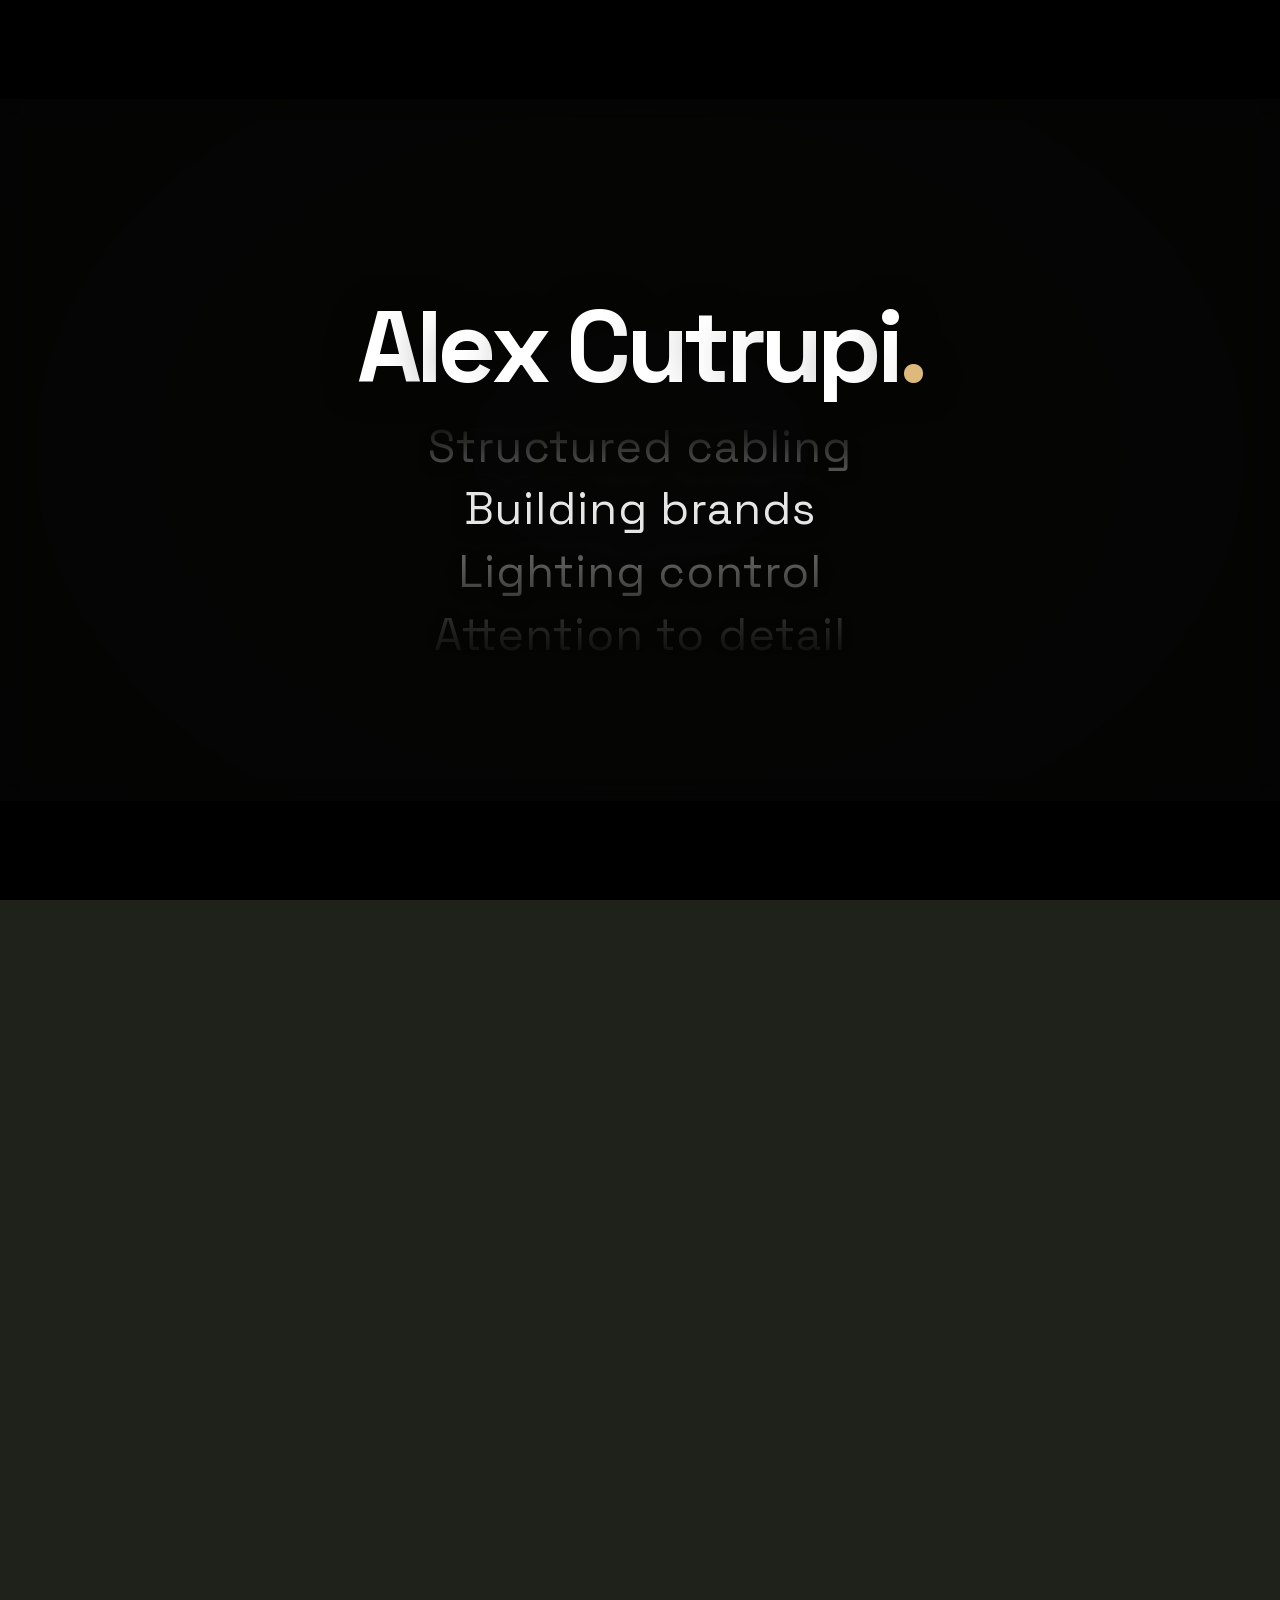
==== index.html @ 3c6a8b88 "Redesign the site around a live photo backdrop and liquid glass Backdrop - Add 15 new scenes (77 in " ====
<!DOCTYPE html>
<html lang="en">
<head>
  <meta charset="UTF-8">
  <meta name="viewport" content="width=device-width, initial-scale=1.0">
  <title>Alex Cutrupi | Electrical, Networking &amp; IT Portfolio</title>
  <meta name="description" content="Explore Alex Cutrupi’s portfolio of electrical installation and engineering interests, Linux server and networking projects, and travel photography across England and Wales.">
  <link rel="icon" type="image/png" sizes="96x96" href="/assets/favicon.png">
  <link rel="stylesheet" href="styles.css">
  <script>
    // Opening titles: on arriving at the home page and on reload, but not when coming back from
    // another page of the site. Set before first paint so the page never flashes first.
    try {
      var entry = performance.getEntriesByType("navigation")[0];
      if (!matchMedia("(prefers-reduced-motion: reduce)").matches &&
          (!sessionStorage.getItem("introSeen") || (entry && entry.type === "reload"))) {
        document.documentElement.classList.add("intro");
        // The intro always opens at the top of the page: don't restore the old scroll position on reload.
        if ("scrollRestoration" in history) history.scrollRestoration = "manual";
        // Never leave the page hidden if the main script fails to load.
        window.introFailsafe = setTimeout(function () { document.documentElement.classList.remove("intro"); }, 7000);
      }
    } catch (error) {}
  </script>
  <script>
    // Open on a random Live Photo scene, chosen before first paint so the page never shows another photo
    // first. Keep this list in step with "motion" in assets/photo-blends/scenes.json.
    (function () {
      var live = [52, 53, 54, 55, 56, 57, 58, 59, 60, 61, 62, 63, 64, 65, 66, 67, 68, 69, 70, 71, 72, 73, 77];
      var scene = live[Math.floor(Math.random() * live.length)];
      // Full-quality photos on screens with the pixels to show them (Retina, 4K, larger phones);
      // standard ones elsewhere, where they look identical.
      var wide = matchMedia("(min-width: 800.02px)").matches, dpr = window.devicePixelRatio || 1;
      var full = wide ? Math.max(screen.width, screen.height) * dpr > 2600 : Math.min(screen.width, screen.height) * dpr > 1200;
      if (full) document.documentElement.setAttribute("data-photo-size", "full");
      var name = (scene < 10 ? "0" : "") + scene + (full ? "-full" : "") + ".webp";
      var dir = "assets/photo-blends/";
      document.documentElement.setAttribute("data-opening", scene);
      [["mobile-", "(max-width: 800px)"], ["desktop-", "(min-width: 800.02px)"]].forEach(function (size) {
        var link = document.createElement("link");
        link.rel = "preload"; link.as = "image"; link.href = dir + size[0] + name; link.media = size[1];
        link.setAttribute("fetchpriority", "high");
        document.head.appendChild(link);
      });
      var style = document.createElement("style");
      style.textContent = ".photo-backdrop{--backdrop-desktop:url(\"" + dir + "desktop-" + name +
        "\");--backdrop-mobile:url(\"" + dir + "mobile-" + name + "\")}";
      document.head.appendChild(style);
    })();
  </script>
  <link rel="canonical" href="https://alexcutrupi.com/">
  <meta name="robots" content="index, follow, max-snippet:-1, max-image-preview:large">
  <meta property="og:type" content="website">
  <meta property="og:site_name" content="Alex Cutrupi">
  <meta property="og:locale" content="en_GB">
  <meta property="og:url" content="https://alexcutrupi.com/">
  <meta property="og:title" content="Alex Cutrupi | Electrical, Networking &amp; IT Portfolio">
  <meta property="og:description" content="Explore Alex Cutrupi’s portfolio of electrical installation and engineering interests, Linux server and networking projects, and travel photography across England and Wales.">
  <meta property="og:image" content="https://alexcutrupi.com/assets/alex-cutrupi-share.jpg">
  <meta property="og:image:type" content="image/jpeg">
  <meta property="og:image:width" content="640">
  <meta property="og:image:height" content="640">
  <meta property="og:image:alt" content="Portrait of Alex Cutrupi">
  <meta name="twitter:card" content="summary">
  <script type="application/ld+json">
{
  "@context": "https://schema.org",
  "@graph": [
    {
      "@type": "WebSite",
      "@id": "https://alexcutrupi.com/#website",
      "url": "https://alexcutrupi.com/",
      "name": "Alex Cutrupi",
      "publisher": {
        "@id": "https://alexcutrupi.com/#alex-cutrupi"
      }
    },
    {
      "@type": "ProfilePage",
      "@id": "https://alexcutrupi.com/#profile",
      "url": "https://alexcutrupi.com/",
      "name": "Alex Cutrupi | Electrical, Networking & IT Portfolio",
      "description": "Explore Alex Cutrupi’s portfolio of electrical installation and engineering interests, Linux server and networking projects, and travel photography across England and Wales.",
      "isPartOf": {
        "@id": "https://alexcutrupi.com/#website"
      },
      "mainEntity": {
        "@id": "https://alexcutrupi.com/#alex-cutrupi"
      }
    },
    {
      "@type": "Person",
      "@id": "https://alexcutrupi.com/#alex-cutrupi",
      "name": "Alex Cutrupi",
      "url": "https://alexcutrupi.com/",
      "image": "https://alexcutrupi.com/assets/alex-cutrupi.webp",
      "sameAs": [
        "https://github.com/alexcutrupi",
        "https://www.facebook.com/alex.cutrupi.3/",
        "https://www.instagram.com/cutrupi.alex/",
        "https://www.youtube.com/@alexcutrupi"
      ]
    }
  ]
}
  </script>
</head>
<body class="photo-backdrop home-page">
  <svg class="icon-sprite" aria-hidden="true" focusable="false"><symbol id="i-bolt" viewBox="0 0 24 24"><path d="M13 2 4.5 13.5H11L10 22l8.5-11.5H12z"/></symbol><symbol id="i-network" viewBox="0 0 24 24"><circle cx="12" cy="5" r="2.3"/><circle cx="5" cy="19" r="2.3"/><circle cx="19" cy="19" r="2.3"/><path d="M12 7.3v4.2M12 11.5l-5.3 5.7M12 11.5l5.3 5.7"/></symbol><symbol id="i-code" viewBox="0 0 24 24"><path d="M8 7l-5 5 5 5M16 7l5 5-5 5M14 4l-4 16"/></symbol></svg>
  <div class="opening-titles" aria-hidden="true">
    <div class="intro-fade"></div>
    <div class="intro-veil"></div>
    <div class="intro-bar intro-bar-top"></div>
    <div class="intro-bar intro-bar-bottom"></div>
    <div class="intro-titles">
      <p class="intro-name"><span style="--i:0">A</span><span style="--i:1">l</span><span style="--i:2">e</span><span style="--i:3">x</span><span style="--i:4">&nbsp;</span><span style="--i:5">C</span><span style="--i:6">u</span><span style="--i:7">t</span><span style="--i:8">r</span><span style="--i:9">u</span><span style="--i:10">p</span><span style="--i:11">i</span><span class="intro-dot">.</span></p>
      <p class="intro-skill"></p>
    </div>
  </div>
  <a class="skip-link" href="#main">Skip to content</a>
  <header class="site-header">
    <nav class="container nav" aria-label="Main navigation">
      <a href="/" class="brand" aria-current="page">Alex Cutrupi</a>
      <button class="menu-toggle" type="button" aria-expanded="false" aria-controls="main-menu" hidden>Menu</button>
      <ul class="nav-links" id="main-menu">
        <li><a href="#projects">Projects</a></li>
        <li><a href="skills.html">Skills</a></li>
        <li><a href="education-career.html">Education &amp; Career</a></li>
        <li><a href="contact.html">Contact</a></li>
      </ul>
    </nav>
  </header>

  <div class="backdrop-controls" role="group" aria-label="Backdrop controls" hidden>
    <button class="backdrop-button backdrop-view" type="button" aria-controls="main">
      <svg class="backdrop-icon" viewBox="0 0 24 24" aria-hidden="true"><rect x="3" y="5" width="18" height="14" rx="2.5"/><circle cx="9" cy="10" r="1.8"/><path d="M21 16l-5-5-8.5 8"/></svg>
      <span class="backdrop-view-label">Photos only</span>
    </button>
    <span class="backdrop-divider" aria-hidden="true"></span>
    <button class="backdrop-button backdrop-round backdrop-previous" type="button" aria-label="Previous backdrop" hidden>
      <svg class="backdrop-icon" viewBox="0 0 24 24" aria-hidden="true"><path d="M14.5 6l-6 6 6 6"/></svg>
    </button>
    <button class="backdrop-button backdrop-round backdrop-toggle" type="button" aria-label="Pause backdrop" hidden>
      <span class="backdrop-progress" aria-hidden="true"></span>
      <svg class="backdrop-icon icon-pause" viewBox="0 0 24 24" aria-hidden="true"><rect x="7" y="6" width="3.4" height="12" rx="1"/><rect x="13.6" y="6" width="3.4" height="12" rx="1"/></svg>
      <svg class="backdrop-icon icon-play" viewBox="0 0 24 24" aria-hidden="true"><path d="M8.5 5.8v12.4l10-6.2z"/></svg>
      <span class="backdrop-toggle-label sr-only">Pause</span>
    </button>
    <button class="backdrop-button backdrop-round backdrop-next" type="button" aria-label="Next backdrop" hidden>
      <svg class="backdrop-icon" viewBox="0 0 24 24" aria-hidden="true"><path d="M9.5 6l6 6-6 6"/></svg>
    </button>
    <span class="sr-only" id="backdrop-status" role="status"></span>
  </div>

  <main id="main" class="story" tabindex="-1">
    <div class="story-marker"></div>
    <section class="container home-hero story-panel" aria-labelledby="home-title">
      <div class="hero-copy">
        <div class="hero-identity">
          <img class="hero-portrait" src="assets/alex-cutrupi-portrait.webp" alt="Alex Cutrupi" draggable="false" width="400" height="400">
          <h1 id="home-title">Alex Cutrupi<span class="hero-period">.</span></h1>
        </div>
        <p class="hero-intro">Year 11 student exploring electrical installation and engineering, networking and IT infrastructure.</p>
        <div class="button-row">
          <a class="hero-button" href="#about-me">Explore my work<span class="hero-button-arrow" aria-hidden="true">↓</span></a>
        </div>
      </div>
    </section>

    <div class="story-marker" id="about-me"></div>
    <section class="section container home-about-me story-panel" aria-labelledby="about-me-title">
      <h2 id="about-me-title">About me</h2>
      <p>I’m a <mark class="hl" style="--hl:0">passionate and self-motivated</mark> individual with a strong interest in <mark class="hl" style="--hl:1">electrical engineering</mark>, <mark class="hl" style="--hl:2">software development</mark> and technology. I started <mark class="hl" style="--hl:3">programming at 12</mark> and learning about <mark class="hl" style="--hl:4">electrical systems at 13</mark>.</p>
      <p>I enjoy <mark class="hl" style="--hl:5">building practical projects</mark>, <mark class="hl" style="--hl:6">solving technical problems</mark> and developing new skills independently. I also have <mark class="hl" style="--hl:7">basic plumbing experience</mark>. My ambition is to pursue a career in <mark class="hl" style="--hl:8">electrical installation and engineering</mark> while continuing to explore software development and <mark class="hl" style="--hl:9">industrial automation</mark>.</p>
      <p>I have a strong interest in <mark class="hl" style="--hl:10">railways</mark>, particularly trains, <mark class="hl" style="--hl:11">railway signalling</mark>, infrastructure and the <mark class="hl" style="--hl:12">control systems</mark> that ensure safe and efficient railway operations. I also <mark class="hl" style="--hl:13">travel independently</mark> across the UK by rail, planning journeys with multiple connections and adapting when there’s disruption.</p>
      <dl class="about-focus">
        <div><dt><span class="glass-icon is-small" aria-hidden="true"><svg><use href="#i-bolt"/></svg></span>Electrical &amp; controls</dt><dd>Installation, lighting and electronics</dd></div>
        <div><dt><span class="glass-icon is-small" aria-hidden="true"><svg><use href="#i-network"/></svg></span>Networking &amp; servers</dt><dd>Cabling, Linux and infrastructure</dd></div>
        <div><dt><span class="glass-icon is-small" aria-hidden="true"><svg><use href="#i-code"/></svg></span>Software &amp; automation</dt><dd>Web, scripting and smart homes</dd></div>
      </dl>
      <p class="about-links"><a class="text-link" href="skills.html">Explore my skills</a><a class="text-link" href="education-career.html">Education &amp; career</a></p>
    </section>

    <div class="story-marker" id="featured-work"></div>
    <div class="story-marker" id="projects"></div>
    <section class="section container home-projects story-panel" aria-labelledby="home-projects-title">
      <div class="section-heading">
        <h2 id="home-projects-title">Projects</h2>
        <a class="text-link" href="past-projects.html">View all projects</a>
      </div>
      <div class="project-cards">
        <a class="project-card" href="past-projects.html#hands-on">
          <img src="assets/work/13-thumb.webp" alt="" width="640" height="854" loading="lazy" decoding="async" draggable="false">
          <div class="project-card-copy">
            <p class="eyebrow">Apr 2024 – Present</p>
            <h3>Home network &amp; room build</h3>
            <p>Walls framed and boarded, power and network cabling, lighting, a rack, patch panel and Wi-Fi.</p>
          </div>
        </a>
        <a class="project-card" href="past-projects.html#blasthost">
          <img src="assets/server-rack.webp" alt="" width="960" height="541" loading="lazy" decoding="async" draggable="false">
          <div class="project-card-copy">
            <p class="eyebrow">Jul 2025 – Jan 2026</p>
            <h3>BlastHost</h3>
            <p>Linux servers, a game hosting panel and a Next.js website, linked over WireGuard.</p>
          </div>
        </a>
        <a class="project-card" href="past-projects.html#pistopass">
          <div class="loyalty-card" aria-hidden="true">
            <span class="loyalty-card-name">Pistopass</span>
            <span class="loyalty-stamps"><i></i><i></i><i></i><i></i><i></i><i class="is-empty"></i><i class="is-empty"></i><i class="is-empty"></i></span>
          </div>
          <div class="project-card-copy">
            <p class="eyebrow">Nov 2026 – Present</p>
            <h3>Pistopass</h3>
            <p>Loyalty card programmes that help businesses reward customers for coming back.</p>
          </div>
        </a>
      </div>
    </section>

    <div class="story-marker" id="places-explored"></div>
    <section class="section container story-panel places-map" aria-labelledby="places-explored-title">
      <header class="places-copy">
        <h2 id="places-explored-title">Places I’ve found opportunities for photography</h2>
      </header>

      <figure class="places-figure">
        <div class="places-graphic">
          <svg class="places-diagram" xmlns="http://www.w3.org/2000/svg" viewBox="0 0 390 430"
            role="img" aria-labelledby="places-diagram-title places-diagram-description">
            <title id="places-diagram-title">Places in England and Wales</title>
            <desc id="places-diagram-description">Dots mark the 35 towns, cities and villages in the place list.</desc>
            <defs>
              <clipPath id="places-land-clip">
                <use href="#places-outline-england"/>
                <use href="#places-outline-wales"/>
              </clipPath>
            </defs>
            <g class="places-camera">
              <path id="places-outline-england" class="places-land places-land-england" fill-rule="evenodd"
                d="M21.3 415.0L20.2 414.3L21.7 412.7L22.6 413.9Z
                   M246.1 363.3L249.3 362.8L252.7 366.6L248.6 369.0L247.6 372.6L242.5 374.2L234.4 368.0L229.9 368.3L232.7 365.3L240.0 363.0L241.8 361.0L243.6 361.1Z
                   M96.7 332.3L96.3 331.3L96.5 329.2L97.6 332.0Z
                   M145.8 387.2L145.3 389.4L144.2 390.1L142.9 389.3L142.7 387.3L142.3 386.9L142.0 386.9L142.6 387.5L142.4 388.4L143.3 390.1L139.7 393.1L138.9 396.7L139.7 397.8L137.9 397.8L136.2 399.1L133.9 397.5L135.2 396.4L134.3 395.0L134.6 396.4L133.1 398.5L129.7 396.4L130.1 394.8L126.2 391.5L122.3 392.6L120.7 391.8L120.9 391.3L121.6 391.3L121.7 391.2L118.7 390.7L118.6 388.1L116.0 387.2L116.1 386.3L115.2 384.2L114.1 385.6L115.4 385.8L115.7 386.9L115.0 387.1L116.9 388.6L115.3 389.6L115.8 390.6L114.3 391.0L114.1 389.6L110.3 387.4L105.3 387.3L103.3 389.2L100.4 389.7L96.3 389.5L96.5 388.5L94.5 390.2L93.4 388.1L90.9 388.9L91.0 391.1L89.4 393.0L90.3 394.0L88.8 396.5L86.0 395.3L83.4 397.9L81.9 397.3L80.5 400.8L79.3 401.6L78.9 400.9L79.5 400.8L79.9 400.0L78.5 400.4L79.0 398.5L78.3 397.1L79.7 395.5L79.3 395.6L79.4 394.6L79.0 394.3L78.7 396.7L77.2 397.9L77.7 399.5L76.3 399.6L77.8 401.2L76.3 401.4L75.6 404.0L73.4 403.6L71.9 404.6L76.2 405.1L76.0 406.3L77.0 407.5L75.1 409.2L74.8 410.7L71.9 410.7L71.0 413.4L70.0 413.8L68.3 412.3L67.4 410.4L68.0 409.1L65.6 404.8L62.3 403.4L60.6 403.7L59.2 401.9L56.3 401.7L55.4 402.9L55.6 405.3L54.0 406.5L49.4 407.4L47.9 405.3L49.1 403.6L48.3 401.0L50.1 398.4L52.2 398.3L56.2 395.3L58.9 395.2L59.3 396.5L61.1 396.5L62.5 393.9L65.6 393.8L69.0 391.3L69.9 388.8L71.4 388.8L73.1 387.2L73.9 383.1L76.0 381.8L77.0 382.4L78.4 380.7L79.2 373.4L81.5 373.9L83.3 372.2L83.2 372.7L83.9 373.8L84.2 370.5L85.8 371.4L90.1 370.2L91.4 365.6L95.1 363.9L96.4 361.0L100.4 358.2L100.4 349.9L101.5 348.2L102.6 341.8L105.2 342.0L110.5 344.3L112.0 343.9L114.9 340.9L115.8 339.1L115.2 338.5L116.9 339.8L115.4 338.0L115.6 335.7L114.3 333.9L116.1 333.3L116.3 331.3L115.6 330.9L121.9 328.9L123.9 329.7L128.9 328.2L133.9 328.3L135.0 327.4L142.0 329.6L145.4 328.5L149.3 329.8L151.3 331.8L153.7 332.0L157.1 332.1L164.2 330.1L167.3 328.1L164.6 329.2L166.3 327.8L165.6 328.1L164.4 328.1L166.5 327.7L167.7 327.7L167.6 327.7L168.6 328.3L167.6 327.5L164.4 327.6L167.2 325.5L167.2 322.3L168.0 322.4L169.7 318.3L172.7 317.5L173.8 315.6L164.3 321.4L164.5 321.6L164.0 321.6L163.9 319.1L178.5 309.0L182.0 309.1L181.9 307.6L182.9 306.7L181.5 306.0L183.5 304.3L183.9 302.4L182.9 300.7L183.5 299.5L182.6 299.6L183.9 298.8L182.6 295.0L183.7 293.4L183.1 290.0L184.3 288.4L181.3 286.8L180.5 287.7L178.8 285.6L179.3 284.6L176.2 282.1L175.3 282.3L176.1 281.8L174.7 280.9L170.8 282.9L170.5 281.3L169.1 281.3L165.4 274.7L165.8 272.8L164.3 270.9L165.2 268.3L163.7 267.5L166.6 265.6L164.6 265.0L165.7 263.7L165.5 262.4L166.7 261.7L166.7 260.1L167.9 260.0L168.3 258.7L171.9 257.9L169.3 257.2L169.8 254.2L171.3 253.7L171.8 252.4L167.3 252.4L160.8 247.3L160.1 245.8L161.7 243.5L165.4 242.0L168.8 241.9L168.7 240.4L169.9 240.7L170.3 238.4L169.4 236.9L166.4 238.4L166.5 239.6L164.3 239.7L165.4 239.1L164.3 236.1L166.4 235.1L167.7 233.0L166.7 232.3L168.0 231.9L169.4 226.6L171.9 226.9L169.4 224.7L169.6 223.6L167.0 223.3L166.7 221.7L165.4 222.5L163.7 221.8L163.6 218.1L165.1 216.8L164.1 215.9L164.3 215.1L165.7 214.9L166.5 212.4L169.0 212.5L171.5 209.9L173.4 212.0L175.1 211.0L177.0 211.7L178.7 215.0L181.8 212.7L181.8 208.9L177.7 208.2L176.4 206.4L176.3 203.6L174.6 201.4L175.5 199.4L174.6 200.1L173.0 199.4L170.9 197.1L173.7 196.0L173.9 194.8L169.7 190.7L167.0 189.9L161.9 184.3L162.7 183.8L161.5 182.3L160.1 176.7L164.2 178.3L168.0 177.5L166.7 177.1L169.8 177.0L167.6 172.5L165.6 170.9L168.4 162.8L168.7 162.6L169.0 162.3L169.3 162.4L169.6 162.3L169.3 162.4L169.0 162.3L169.0 162.2L168.9 162.3L168.7 162.6L168.4 162.8L168.3 163.0L168.7 160.3L167.7 159.8L169.2 147.8L168.6 142.8L170.2 142.2L170.5 142.8L173.5 138.7L173.7 139.0L174.0 139.4L173.5 138.7L175.3 135.3L174.6 134.8L176.3 134.0L175.0 133.4L173.1 136.0L171.7 134.7L170.6 136.0L171.8 133.7L170.7 132.8L169.2 135.3L168.3 133.6L169.4 131.7L168.4 129.6L169.0 131.3L168.4 131.6L168.5 130.8L167.6 132.3L166.6 135.6L166.2 135.4L166.6 134.1L166.5 134.0L165.6 135.5L162.8 136.0L159.4 129.4L160.1 127.4L158.2 127.6L158.9 126.3L158.4 126.8L154.7 119.3L154.0 115.2L146.4 103.2L148.9 99.3L149.5 96.6L149.0 93.9L154.7 86.6L154.0 82.1L157.7 77.5L156.9 78.5L156.8 77.7L159.2 76.0L160.4 74.1L159.0 74.0L159.9 72.9L166.6 73.6L167.8 72.1L170.2 71.4L171.5 67.9L170.5 66.8L174.1 67.1L178.7 62.9L179.5 61.0L184.3 58.7L185.7 55.4L187.1 55.3L187.2 53.8L187.9 53.7L186.6 52.8L190.0 48.8L191.5 48.5L193.3 46.3L197.1 46.7L198.7 45.5L198.9 42.6L204.3 40.2L205.5 38.6L204.1 38.1L202.6 32.6L200.7 30.9L199.9 27.5L198.9 27.3L200.0 26.3L202.8 26.7L202.3 25.9L205.4 22.2L205.1 21.4L207.4 20.0L208.6 18.4L208.6 16.3L210.6 15.0L212.3 16.9L212.5 19.0L215.3 22.1L220.5 23.6L220.6 24.9L219.2 25.2L225.8 30.6L226.8 32.7L226.3 33.9L227.2 34.9L227.9 40.6L228.7 41.3L227.5 45.3L229.9 48.6L229.0 52.4L231.7 57.9L230.8 60.4L235.5 69.6L234.3 70.0L235.5 69.8L235.3 70.7L237.4 73.1L237.3 78.2L239.7 86.5L244.6 91.0L243.8 92.2L244.5 93.9L247.6 96.1L250.1 96.5L251.9 98.3L260.6 100.4L262.1 102.6L263.4 102.2L265.3 104.5L269.0 105.6L271.1 108.0L271.1 110.1L273.5 112.0L277.6 121.6L282.1 123.7L281.0 124.6L281.4 125.8L281.4 125.7L281.7 126.2L282.4 126.8L289.5 130.4L286.0 131.6L284.9 132.9L284.4 138.5L287.1 145.8L298.3 161.3L299.5 165.8L298.1 167.6L298.4 166.0L296.6 164.8L289.3 163.7L288.3 162.7L288.5 163.4L283.0 156.9L275.3 158.3L275.5 159.3L277.3 159.1L277.3 159.3L277.4 159.6L277.4 159.7L277.4 159.8L277.4 159.9L277.5 160.0L277.3 159.1L281.9 158.3L285.8 163.8L292.9 167.7L295.5 170.8L299.5 172.3L303.5 178.5L307.9 188.8L309.1 193.4L309.1 198.9L307.3 204.6L304.3 206.6L303.3 206.3L303.3 206.7L301.8 207.5L296.0 213.8L298.5 211.2L300.0 210.7L298.7 211.2L300.3 210.8L299.5 212.6L303.5 208.5L304.0 209.5L300.2 212.5L303.4 211.3L303.6 212.8L302.8 211.9L302.1 212.5L303.2 213.0L304.1 216.4L304.6 216.9L305.4 216.2L306.9 217.6L307.0 216.5L308.7 217.9L307.7 214.8L309.6 213.1L309.2 216.0L309.9 218.0L309.9 217.3L310.0 217.9L309.7 218.4L309.7 219.4L310.4 220.8L309.8 216.0L310.1 217.0L312.8 214.3L316.7 207.8L320.8 207.6L322.7 206.7L334.9 206.6L350.5 210.2L361.3 218.0L366.0 223.0L368.3 229.6L368.1 234.7L369.8 239.4L368.4 241.9L366.5 251.2L364.9 253.6L364.7 259.9L363.2 266.9L358.4 269.9L357.1 272.9L352.7 278.1L351.5 276.1L348.4 276.9L351.4 276.9L351.7 277.9L350.0 280.9L351.7 282.1L351.6 283.0L348.7 286.8L345.4 289.1L341.8 289.8L341.1 289.8L340.5 288.1L340.2 287.6L339.8 287.7L339.7 289.1L335.9 289.7L334.0 291.5L334.6 292.3L337.9 291.6L339.0 294.8L338.7 298.5L335.8 300.4L341.9 297.5L343.5 297.9L342.3 298.9L342.2 298.3L341.2 298.6L341.7 299.1L340.3 299.4L341.4 299.4L341.7 299.7L340.4 300.0L340.9 300.3L339.8 301.3L340.7 301.2L338.2 303.1L339.6 302.8L337.1 303.7L339.8 303.4L339.4 304.4L336.3 304.4L338.2 305.7L335.1 305.7L337.8 306.6L335.7 307.0L336.3 306.3L334.8 306.1L335.5 306.3L334.9 306.3L335.5 306.4L335.5 306.5L335.5 306.7L334.0 306.9L335.1 307.5L333.8 307.9L334.0 307.4L333.6 307.1L333.4 307.0L333.6 308.0L332.6 307.5L332.1 308.3L330.6 307.2L330.6 308.2L326.5 307.3L326.6 309.6L329.0 310.6L329.1 312.0L336.2 314.0L339.8 318.3L342.2 317.0L359.0 314.5L359.7 315.1L359.7 315.4L359.9 315.4L359.9 315.7L360.0 315.6L360.0 315.6L360.1 315.7L359.8 318.5L357.1 320.4L358.8 330.0L357.7 332.2L355.1 333.6L355.6 334.3L350.8 335.6L350.0 337.0L344.9 338.1L342.5 340.0L340.9 342.7L341.1 348.7L331.5 348.3L327.3 352.2L314.6 356.2L310.2 361.9L304.2 360.5L301.8 358.9L288.6 356.1L268.2 360.1L267.2 360.5L266.5 361.0L264.6 363.9L259.2 360.2L255.1 359.7L254.9 360.6L254.4 359.5L249.2 360.6L241.2 355.2L240.6 357.0L242.2 357.9L240.3 360.1L239.1 359.9L233.0 362.8L231.5 365.3L225.4 363.2L223.7 363.6L222.9 365.0L219.8 364.4L215.7 365.5L214.1 367.2L214.0 369.2L215.3 369.7L214.0 371.1L213.7 373.3L209.5 374.3L209.1 373.1L203.3 371.1L201.3 371.5L193.4 370.2L192.2 371.6L193.0 372.9L192.3 372.5L191.4 373.7L191.8 374.6L193.5 374.7L193.8 376.1L191.9 378.6L192.2 375.3L186.2 369.7L178.0 364.6L172.4 363.3L168.1 365.5L165.2 365.3L164.2 366.5L157.2 367.2L154.9 370.3L152.5 371.7L149.7 370.9L149.3 370.3L149.6 370.1L150.1 370.2L150.2 370.1L149.3 370.1L148.9 368.0L148.8 371.7L149.8 371.2L146.2 377.7L148.1 385.8Z"/>
              <path id="places-outline-wales" class="places-land places-land-wales" fill-rule="evenodd"
                d="M117.7 297.3L116.2 297.2L114.3 298.5L112.9 297.9L110.1 293.4L109.7 295.1L109.5 293.8L109.3 294.6L108.4 294.1L109.7 293.2L108.9 292.6L106.8 293.7L100.4 292.7L97.4 293.9L97.8 295.3L96.2 298.4L94.4 298.2L93.2 299.4L89.9 298.5L88.3 299.7L88.2 300.9L87.5 300.9L86.9 301.8L83.3 300.8L81.3 299.9L80.9 297.0L78.7 296.3L78.6 295.5L79.3 294.9L81.5 295.9L82.8 294.9L85.0 295.9L85.6 294.5L88.7 294.3L89.5 293.6L89.0 293.5L89.1 292.4L88.5 292.0L89.1 289.9L87.9 289.8L88.7 290.5L88.3 291.9L88.9 292.7L88.5 294.1L84.7 294.7L82.6 293.8L81.5 293.9L81.7 294.4L81.3 294.5L79.9 293.0L77.2 293.3L77.7 294.1L76.5 295.6L76.0 293.6L74.1 292.9L73.3 291.5L75.1 291.8L75.5 290.4L77.4 289.3L79.2 289.6L79.5 285.1L78.5 283.1L74.7 282.3L71.0 283.0L71.9 280.6L71.2 280.1L75.8 278.2L75.9 278.1L75.9 278.0L75.7 277.8L76.4 277.0L81.1 276.0L81.8 271.8L85.3 272.2L86.2 273.2L85.7 273.0L85.2 273.7L86.1 274.2L88.3 273.4L88.5 272.0L88.8 271.8L91.3 272.7L91.9 270.8L95.3 269.1L96.6 266.4L98.3 267.1L98.5 265.6L100.3 265.1L106.1 265.2L111.7 260.2L113.9 260.3L118.9 257.1L122.5 252.0L125.9 242.0L125.6 239.0L122.9 233.3L124.4 229.4L126.0 228.2L126.2 226.5L122.4 219.9L123.8 217.4L122.4 214.2L119.5 212.2L116.1 212.7L115.4 213.9L112.6 213.6L112.4 214.5L109.7 215.3L108.2 217.7L108.5 220.3L106.7 221.4L106.4 219.9L103.7 218.2L102.0 219.7L98.9 219.4L98.2 220.8L97.2 220.3L96.8 219.7L98.7 215.9L105.5 209.6L107.4 210.3L114.5 204.1L115.1 198.2L117.9 196.8L117.9 196.9L117.9 197.0L118.1 197.1L118.1 197.3L118.1 197.4L118.1 197.4L118.2 197.2L117.9 196.7L120.8 193.9L121.4 192.0L122.9 191.6L125.7 189.4L125.8 189.0L127.3 188.9L126.9 187.6L130.3 189.1L135.6 186.4L136.8 187.7L136.0 186.1L134.9 186.3L135.9 186.0L134.7 184.1L135.2 183.5L137.2 184.8L138.9 184.5L141.6 186.8L145.8 187.2L150.5 184.4L158.2 182.8L159.2 183.6L158.5 183.5L158.5 183.6L158.5 183.6L158.5 183.6L158.4 183.6L158.4 183.7L158.4 183.7L158.5 183.7L158.4 183.7L158.4 183.7L158.4 183.7L158.4 183.8L158.0 184.0L159.2 183.6L160.1 185.7L160.4 184.1L161.9 184.3L167.1 190.0L169.7 190.7L172.8 193.2L173.9 195.6L170.9 197.1L173.0 199.4L174.6 200.1L175.5 199.4L174.6 201.4L175.7 202.2L177.3 208.0L181.8 209.0L181.7 213.0L180.6 213.0L178.8 215.0L177.0 211.7L175.1 211.0L173.4 212.0L171.5 209.9L169.0 212.5L166.5 212.4L165.7 214.9L164.3 215.1L165.1 216.8L163.6 218.1L163.7 221.8L165.4 222.5L166.7 221.7L167.0 223.3L169.6 223.6L169.4 224.7L171.9 226.9L169.4 226.6L168.0 231.9L166.7 232.3L167.7 233.0L166.4 235.1L164.3 236.1L165.4 239.1L164.3 239.7L166.5 239.6L166.4 238.4L169.4 236.9L170.3 238.4L169.9 240.7L168.7 240.4L168.8 241.9L165.4 242.0L161.7 243.5L160.1 245.8L160.8 247.3L167.3 252.4L171.8 252.4L171.3 253.7L169.8 254.2L169.3 257.2L170.1 257.6L171.3 257.5L171.9 257.9L168.3 258.7L167.9 260.0L166.7 260.1L166.7 261.7L165.5 262.4L165.7 263.7L164.6 265.0L166.6 265.6L163.7 267.5L165.2 268.3L164.3 270.9L165.8 272.8L165.4 274.7L166.7 277.4L169.1 281.3L170.5 281.3L170.7 282.9L174.7 280.9L176.1 281.8L175.3 282.3L176.2 282.1L179.3 284.6L178.8 285.6L180.5 287.7L181.3 286.8L184.3 288.4L183.1 290.0L183.7 293.4L182.6 295.0L183.9 298.8L182.6 299.6L183.5 299.5L182.9 300.7L183.9 302.4L183.5 304.3L181.0 306.1L179.1 309.0L178.6 307.8L177.9 309.4L178.0 308.4L177.3 309.5L177.4 308.8L176.7 309.0L177.7 308.0L176.3 308.9L174.8 309.5L174.4 309.8L175.3 309.6L175.3 309.9L174.5 310.0L173.6 309.6L176.1 308.5L176.7 307.4L174.6 309.1L174.4 308.3L175.7 307.8L174.5 308.1L174.0 308.7L173.8 308.8L173.7 308.5L174.0 308.6L173.9 308.4L174.1 308.4L174.1 308.3L174.0 308.3L169.9 308.8L166.6 310.4L163.1 313.2L161.8 317.1L160.6 317.7L159.3 317.2L157.0 318.3L151.5 318.7L145.0 317.1L141.0 311.8L138.3 311.6L135.3 305.4L132.9 302.6L128.4 302.4L127.1 304.2L127.0 304.8L127.7 305.2L127.7 305.3L124.8 305.0L123.6 305.8L121.0 304.9L119.8 305.5L120.0 306.7L118.0 306.3L117.6 307.1L112.2 304.9L113.6 304.7L113.0 301.9L115.2 300.5L115.7 298.8L117.3 298.5L115.9 298.2Z
                   M115.3 178.0L118.2 177.9L118.7 180.8L120.4 182.0L121.4 185.0L128.1 185.5L125.4 189.4L121.1 192.0L120.5 193.9L116.0 196.8L115.8 197.8L113.1 196.4L112.2 197.2L112.1 195.4L111.1 195.6L110.3 193.9L108.5 193.3L109.0 192.0L107.8 190.2L107.2 190.4L106.8 189.2L104.5 189.3L104.2 186.9L101.6 186.6L101.8 185.4L100.9 184.9L101.8 183.7L104.3 183.3L103.1 184.0L104.3 184.2L104.3 184.5L104.0 184.5L103.8 184.9L106.1 185.3L105.7 183.4L107.0 180.5L106.3 178.4L110.3 177.2L111.5 177.8L112.5 176.8Z"/>
              <g class="places-roads" clip-path="url(#places-land-clip)" aria-hidden="true">
                <use class="places-road" href="assets/places-roads.svg#major"/>
                <use class="places-road places-road-motorway" href="assets/places-roads.svg#motorway"/>
              </g>
              <circle class="places-pin" data-place-pin="york" cx="249.00" cy="141.73" r="2.65"/>
              <circle class="places-pin" data-place-pin="blackpool" cx="169.21" cy="151.35" r="2.65"/>
              <circle class="places-pin" data-place-pin="preston" cx="183.50" cy="155.66" r="2.65"/>
              <circle class="places-pin" data-place-pin="lytham-st-annes" cx="170.03" cy="156.08" r="2.65"/>
              <circle class="places-pin" data-place-pin="leyland" cx="183.59" cy="160.56" r="2.65"/>
              <circle class="places-pin" data-place-pin="chorley" cx="186.11" cy="162.98" r="2.65"/>
              <circle class="places-pin" data-place-pin="southport" cx="170.84" cy="163.28" r="2.65"/>
              <circle class="places-pin" data-place-pin="wrightington" cx="182.66" cy="166.27" r="2.65"/>
              <circle class="places-pin" data-place-pin="shevington" cx="183.62" cy="168.55" r="2.65"/>
              <circle class="places-pin" data-place-pin="ormskirk" cx="175.76" cy="168.73" r="2.65"/>
              <circle class="places-pin" data-place-pin="wigan" cx="186.17" cy="170.44" r="2.65"/>
              <circle class="places-pin" data-place-pin="orrell" cx="183.13" cy="170.80" r="2.65"/>
              <circle class="places-pin" data-place-pin="salford" cx="199.84" cy="174.99" r="2.65"/>
              <circle class="places-pin" data-place-pin="manchester" cx="201.87" cy="175.11" r="2.65"/>
              <circle class="places-pin" data-place-pin="st-helens" cx="181.67" cy="176.59" r="2.65"/>
              <circle class="places-pin" data-place-pin="liverpool" cx="171.79" cy="179.63" r="2.65"/>
              <circle class="places-pin" data-place-pin="warrington" cx="187.67" cy="181.16" r="2.65"/>
              <circle class="places-pin" data-place-pin="widnes" cx="181.78" cy="182.99" r="2.65"/>
              <circle class="places-pin" data-place-pin="llandudno" cx="136.70" cy="184.80" r="2.65"/>
              <circle class="places-pin" data-place-pin="conwy" cx="136.66" cy="187.74" r="2.65"/>
              <circle class="places-pin" data-place-pin="chester" cx="175.16" cy="194.72" r="2.65"/>
              <circle class="places-pin" data-place-pin="crewe" cx="193.66" cy="201.42" r="2.65"/>
              <circle class="places-pin" data-place-pin="stoke-on-trent" cx="204.74" cy="206.47" r="2.65"/>
              <circle class="places-pin" data-place-pin="uttoxeter" cx="217.52" cy="214.96" r="2.65"/>
              <circle class="places-pin" data-place-pin="shrewsbury" cx="180.47" cy="227.86" r="2.65"/>
              <circle class="places-pin" data-place-pin="tamworth" cx="224.75" cy="233.13" r="2.65"/>
              <circle class="places-pin" data-place-pin="borth" cx="126.00" cy="242.09" r="2.65"/>
              <circle class="places-pin" data-place-pin="rugby" cx="242.88" cy="250.92" r="2.65"/>
              <circle class="places-pin" data-place-pin="watford" cx="280.37" cy="299.53" r="2.65"/>
              <circle class="places-pin" data-place-pin="london" cx="292.07" cy="309.39" r="2.65"/>
              <circle class="places-pin" data-place-pin="dartford" cx="308.21" cy="312.46" r="2.65"/>
              <circle class="places-pin" data-place-pin="greenhithe" cx="309.86" cy="312.82" r="2.65"/>
              <circle class="places-pin" data-place-pin="bexley" cx="304.11" cy="313.57" r="2.65"/>
              <circle class="places-pin" data-place-pin="sidcup" cx="302.04" cy="314.05" r="2.65"/>
              <circle class="places-pin" data-place-pin="brighton" cx="292.83" cy="356.39" r="2.65"/>
              <circle class="places-selected" r="3.1"/>
            </g>
            <g class="places-pin-label" aria-hidden="true">
              <rect x="0" y="0" height="29" rx="6"/>
              <text x="9" y="19"></text>
            </g>
          </svg>
        </div>
      </figure>

      <div class="places-directory sr-only" aria-label="All 35 places on the map">
        <div data-country="England">
          <h3>England</h3>
          <ul>
            <li data-place="bexley">Bexley</li>
            <li data-place="blackpool">Blackpool</li>
            <li data-place="brighton">Brighton</li>
            <li data-place="chester">Chester</li>
            <li data-place="chorley">Chorley</li>
            <li data-place="crewe">Crewe</li>
            <li data-place="dartford">Dartford</li>
            <li data-place="greenhithe">Greenhithe</li>
            <li data-place="leyland">Leyland</li>
            <li data-place="liverpool">Liverpool</li>
            <li data-place="london">London</li>
            <li data-place="lytham-st-annes">Lytham St Annes</li>
            <li data-place="manchester">Manchester</li>
            <li data-place="ormskirk">Ormskirk</li>
            <li data-place="orrell">Orrell</li>
            <li data-place="preston">Preston</li>
            <li data-place="rugby">Rugby</li>
            <li data-place="salford">Salford</li>
            <li data-place="shevington">Shevington</li>
            <li data-place="shrewsbury">Shrewsbury</li>
            <li data-place="sidcup">Sidcup</li>
            <li data-place="southport">Southport</li>
            <li data-place="st-helens">St Helens</li>
            <li data-place="stoke-on-trent">Stoke-on-Trent</li>
            <li data-place="tamworth">Tamworth</li>
            <li data-place="uttoxeter">Uttoxeter</li>
            <li data-place="warrington">Warrington</li>
            <li data-place="watford">Watford</li>
            <li data-place="widnes">Widnes</li>
            <li data-place="wigan">Wigan</li>
            <li data-place="wrightington">Wrightington</li>
            <li data-place="york">York</li>
          </ul>
        </div>
        <div data-country="Wales">
          <h3>Wales</h3>
          <ul>
            <li data-place="borth">Borth</li>
            <li data-place="conwy">Conwy</li>
            <li data-place="llandudno">Llandudno</li>
          </ul>
        </div>
      </div>
    </section>

    <div class="story-marker"></div>
    <section class="home-contact story-panel" aria-labelledby="contact-title">
      <div class="container contact-banner">
        <h2 id="contact-title">Let’s talk.</h2>
        <a class="button button-dark" href="mailto:me@alexcutrupi.com">Email me</a>
      </div>
    </section>
  </main>

  <footer class="site-footer">
    <div class="container footer-inner">
      <p>&copy; <span id="year"></span> Alex Cutrupi</p>
      <small class="places-credit">Contains OS data © Crown Copyright and database rights 2026.</small>
      <nav aria-label="Footer links">
        <a href="https://github.com/alexcutrupi">GitHub</a>
        <a href="contact.html">Contact</a>
      </nav>
    </div>
  </footer>

  <script src="script.js"></script>
  <script src="places-map.js"></script>
</body>
</html>
---- styles.css ----
@font-face {
  font-family: "Space Grotesk";
  src: url("assets/space-grotesk.woff2") format("woff2");
  font-style: normal;
  font-weight: 300 700;
  font-display: swap;
}

:root {
  color-scheme: dark;
  --paper: #1b1f18;
  --surface: #22271e;
  --ink: #f2f3ec;
  --muted: #c2c7b9;
  --line: #454c40;
  --lime: #d7f453;
  --lime-hover: #e5ff78;
  --on-lime: #1a1d17;
  --feature: #12150f;
  --feature-text: #f4f5ec;
  --feature-muted: #c4cabd;
  --focus: #d7f453;
  --backdrop-sheet-opacity: 62%;
  --backdrop-focus: var(--focus);
  --font-display: "Space Grotesk", system-ui, sans-serif;
  --font-mono: ui-monospace, "SFMono-Regular", Consolas, monospace;
  --panel-radius: .95rem;
  --card-radius: .65rem;
  --control-radius: .55rem;
}

*, *::before, *::after { box-sizing: border-box; }
[hidden] { display: none !important; }

html { scroll-behavior: smooth; }
body {
  min-height: 100vh;
  display: flex;
  flex-direction: column;
  margin: 0;
  background: var(--paper);
  color: var(--ink);
  font: 1rem/1.6 var(--font-display);
}

main { flex: 1 0 auto; }
img { display: block; max-width: 100%; }
button { font: inherit; }
a { color: inherit; text-underline-offset: .22em; }
a:focus-visible, button:focus-visible {
  outline: 2px solid var(--focus);
  outline-offset: 4px;
}

h1, h2, h3, h4, p, dl { margin: 0; }
h1, h2, h3, h4 { font-weight: 700; line-height: 1.05; text-wrap: balance; }
h1 { font-size: clamp(3rem, 7.5vw, 6.6rem); letter-spacing: -.065em; }
h2 { font-size: clamp(2rem, 4.4vw, 4rem); letter-spacing: -.055em; }
h3 { font-size: 1.6rem; letter-spacing: -.05em; }
h4 { font-size: 1.25rem; letter-spacing: -.035em; }
p + p { margin-top: .85em; }

.container { width: min(100% - 112px, 1200px); margin-inline: auto; }

.sr-only, .skip-link:not(:focus) {
  position: absolute;
  width: 1px;
  height: 1px;
  overflow: hidden;
  clip-path: inset(50%);
  white-space: nowrap;
}
.skip-link:focus {
  position: absolute;
  top: .7rem;
  left: .7rem;
  z-index: 5;
  padding: .55rem .8rem;
  background: var(--lime);
  color: var(--on-lime);
}

.site-header { border-bottom: 1px solid var(--line); }
.nav { display: flex; align-items: center; min-height: 76px; gap: 1.2rem; }
.brand {
  display: inline-flex;
  align-items: center;
  flex-shrink: 0;
  font-size: 1.075rem;
  font-weight: 700;
  letter-spacing: -.045em;
  text-decoration: none;
}
.nav-links {
  display: flex;
  align-items: center;
  gap: clamp(.8rem, 2.15vw, 2rem);
  margin: 0 0 0 auto;
  padding: 0;
  list-style: none;
}
.nav-links a, .footer-inner a {
  font-weight: 600;
  text-decoration: none;
}
.nav-links a {
  display: inline-flex;
  align-items: center;
  min-height: 44px;
}
.nav-links a:hover, .nav-links a[aria-current="page"], .footer-inner a:hover {
  text-decoration: underline;
}
.menu-toggle {
  display: inline-grid;
  place-items: center;
  min-width: 44px;
  min-height: 44px;
  padding: 0 .45rem;
  border: 0;
  background: transparent;
  color: var(--ink);
  cursor: pointer;
}
.menu-toggle:hover { text-decoration: underline; }
.menu-toggle { display: none; font-size: .9375rem; font-weight: 700; }

.eyebrow, .page-nav-label, .school-label, .project-facts dt, .experience-label {
  font: 600 .875rem/1.45 var(--font-mono);
  letter-spacing: .035em;
  text-transform: uppercase;
}
.hero-period { color: var(--focus); }
.hero-intro { max-width: 43ch; color: var(--muted); font-size: clamp(1.05rem, 1.45vw, 1.2rem); }

.button-row { display: flex; flex-wrap: wrap; align-items: center; gap: .85rem 1.5rem; margin-top: 1.65rem; }
.button {
  display: inline-flex;
  align-items: center;
  justify-content: center;
  min-height: 48px;
  padding: .65rem 1.15rem;
  border: 1px solid transparent;
  border-radius: var(--control-radius);
  font-weight: 700;
  text-align: center;
  text-decoration: none;
}
.button-primary { background: var(--lime); color: var(--on-lime); border-color: var(--on-lime); }
.button-primary:hover { background: var(--lime-hover); }
.button-outline { border-color: var(--ink); }
.button-outline:hover { background: var(--ink); color: var(--paper); }
.button-dark { background: #1a1d17; color: var(--feature-text); }
.button-dark:hover { background: #343b2e; }
.text-link { font-weight: 700; text-decoration-thickness: 1px; }
.text-link:hover { text-decoration-thickness: 2px; }

.section { padding-block: clamp(3.3rem, 6.4vw, 6rem); }
.section-heading { display: flex; justify-content: space-between; align-items: baseline; gap: .8rem 2rem; margin-bottom: 1.55rem; }
.section-intro { max-width: 57ch; margin-top: 1rem; color: var(--muted); font-size: 1.2rem; }

.featured-project, .project-overview {
  color: var(--feature-text);
  background: var(--feature);
  --focus: var(--lime);
}
.featured-project { display: grid; grid-template-columns: minmax(0, 5fr) minmax(0, 6fr); }
.featured-copy { padding: clamp(1.6rem, 4.3vw, 3.75rem); }
.featured-copy .eyebrow { color: var(--lime); }
.featured-copy h3 { margin: .65rem 0 .8rem; font-size: clamp(2.65rem, 5.7vw, 5.75rem); }
.featured-copy h3 + p { max-width: 34ch; color: var(--feature-muted); font-size: 1.1rem; }
.featured-copy .button { margin-top: 1.4rem; }
.featured-image { width: 100%; height: 100%; min-height: 100%; object-fit: cover; }
.tag-list { display: flex; flex-wrap: wrap; gap: .4rem; margin: .9rem 0 0; padding: 0; list-style: none; }
.tag { display: inline-block; padding: .25rem .7rem; border: 1px solid var(--line); border-radius: 999px; font-size: .875rem; }
.featured-copy .tag { color: var(--feature-text); border-color: #586354; }

.home-experience { border-top: 1px solid var(--line); }
.experience-list { margin-top: 1.55rem; border-top: 1px solid var(--line); }
.experience-entry {
  display: grid;
  grid-template-columns: minmax(0, 1fr) minmax(0, 1.4fr) minmax(0, 2fr);
  gap: .6rem clamp(1.2rem, 3vw, 3rem);
  align-items: baseline;
  padding-block: 1.3rem;
  border-bottom: 1px solid var(--line);
}
.experience-entry p { color: var(--muted); }
.experience-entry h3 + p { margin-top: .3rem; }

.home-about {
  display: grid;
  grid-template-columns: minmax(0, 1fr) minmax(0, 1fr);
  gap: 2rem clamp(2rem, 8vw, 8rem);
  border-top: 1px solid var(--line);
}
.about-copy p { max-width: 38ch; margin-top: .9rem; color: var(--muted); font-size: 1.1rem; }
.focus-list > div { padding: 1rem 0; border-bottom: 1px solid var(--line); }
.focus-list > div:first-child { padding-top: 0; }
.focus-list dt { font-size: clamp(1.2rem, 2.1vw, 1.55rem); line-height: 1.25; font-weight: 700; letter-spacing: -.035em; }
.focus-list dd { margin: .18rem 0 0; color: var(--muted); }
.home-contact, .contact-panel { background: var(--lime); color: var(--on-lime); --focus: #1a1d17; }
.contact-banner {
  display: flex;
  justify-content: space-between;
  align-items: center;
  flex-wrap: wrap;
  gap: 1rem 2rem;
  padding-block: 2.5rem;
}
.contact-banner h2 { font-size: clamp(2.5rem, 6vw, 5.75rem); }

.expertise-grid, .project-work-grid, .project-outcomes, .two-col-grid, .nav-grid { display: grid; gap: 1rem; }
.expertise-grid, .project-work-grid { grid-template-columns: repeat(2, minmax(0, 1fr)); }
.expertise-grid, .education-grid, .nav-grid, .contact-panel, .project-study { margin-top: clamp(1.75rem, 4vw, 3rem); }
.expertise-card, .school-card, .nav-card, .project-work-grid > section, .project-outcomes > div {
  padding: clamp(1.2rem, 3.15vw, 2.1rem);
  border: 1px solid var(--line);
  border-radius: var(--card-radius);
  background: var(--surface);
}
.project-overview, .contact-panel, .page-nav-link { border-radius: var(--card-radius); }

@media (prefers-reduced-motion: no-preference) {
  .nav-card, .page-nav-link { transition: transform .2s ease, border-color .2s ease, background-color .2s ease; }
  .nav-card:hover, .page-nav-link:hover { transform: translateY(-2px); }
}
.expertise-card .experience-label { margin-bottom: .55rem; color: var(--muted); }
.expertise-card h3, .education-grid h2 { font-size: clamp(1.5rem, 3vw, 2.35rem); }
.expertise-card h3 + p, .expertise-card ul { margin-top: .65rem; }
.expertise-card ul { padding-left: 1.15rem; margin-bottom: 0; }
.expertise-card li + li { margin-top: .35rem; }
.expertise-card p, .expertise-card li { color: var(--muted); }

.project-overview { display: grid; gap: 1.6rem 3rem; grid-template-columns: 1.35fr 1fr; padding: clamp(1.35rem, 4vw, 3.35rem); }
.project-overview .eyebrow { color: var(--lime); }
.project-overview h2 { margin: .55rem 0 .85rem; font-size: clamp(2.8rem, 6.3vw, 5.75rem); }
.project-overview p, .project-facts dd { color: var(--feature-muted); }
.project-facts > div { padding: .65rem 0; border-top: 1px solid #586354; }
.project-facts dd { margin: .18rem 0 0; }
.project-chapter { margin-top: clamp(2rem, 5.4vw, 4.3rem); }
.chapter-heading { margin-bottom: 1rem; }
.chapter-heading h3 { font-size: clamp(1.75rem, 3.4vw, 2.85rem); }
.project-work-grid p { margin-top: .6rem; color: var(--muted); }
.project-work-grid .project-tools { font-size: .9375rem; }
.project-work-grid > section:last-child:nth-child(odd) { grid-column: 1 / -1; }
.project-outcomes { grid-template-columns: repeat(3, minmax(0, 1fr)); }
.project-outcomes dt { font-weight: 700; }
.project-outcomes dd { margin: .45rem 0 0; color: var(--muted); }
.project-scope-note { margin-top: .85rem; color: var(--muted); }
.project-reflection { max-width: 68ch; }

.education-grid { grid-template-columns: minmax(0, 1.15fr) minmax(0, 1fr); gap: 2rem clamp(2rem, 6vw, 5rem); }
.education-grid h2 { margin-bottom: .9rem; }
.school-label, .school-meta { color: var(--muted); }
.school-name, .school-meta { margin-top: .35rem; }
.school-links { display: flex; flex-wrap: wrap; gap: .35rem .9rem; margin: .8rem 0 0; padding: 0; list-style: none; }
.school-card + p { margin-top: 1rem; }
.nav-grid { grid-template-columns: repeat(3, minmax(0, 1fr)); }
.nav-card { display: block; text-decoration: none; }
.nav-card h2 { font-size: clamp(1.6rem, 3vw, 2.5rem); }
.nav-card p { margin-top: .45rem; color: var(--muted); overflow-wrap: anywhere; }
.nav-card:hover { border-color: var(--ink); }
.social-card-action { display: block; margin-top: 1rem; font-weight: 700; text-decoration: underline; }

.contact-panel { padding: clamp(1.35rem, 4vw, 3rem); }
.contact-panel h2 { font-size: 1.35rem; letter-spacing: -.035em; }
.contact-email { display: inline-block; margin-top: .45rem; font-size: clamp(1.35rem, 4.8vw, 4rem); font-weight: 700; letter-spacing: -.05em; overflow-wrap: anywhere; }
.contact-links { display: flex; align-items: center; flex-wrap: wrap; gap: .75rem 1rem; margin-top: 1.15rem; }

.page-nav { display: flex; flex-wrap: wrap; justify-content: space-between; gap: .7rem 1.5rem; padding-bottom: 2rem; }
.page-nav-link { min-width: min(215px, 100%); padding: .7rem 1rem; border: 1px solid var(--line); text-decoration: none; }
.page-nav-link:hover { border-color: var(--ink); }
.page-nav-label { display: block; color: var(--muted); }
.page-nav-title { display: block; font-size: 1.1rem; font-weight: 700; }
.page-nav-next { margin-left: auto; }
.site-footer { border-top: 1px solid var(--line); }
.footer-inner { display: flex; justify-content: space-between; flex-wrap: wrap; gap: .7rem 2rem; padding-block: 1.3rem; color: var(--muted); }
.footer-inner nav { display: flex; flex-wrap: wrap; gap: .35rem 1.35rem; }

@media (max-width: 960px) {
  .container { width: calc(100% - 64px); }
  .nav { position: relative; min-height: 68px; flex-wrap: wrap; gap: 0 .55rem; }
  .has-menu .menu-toggle { display: inline-grid; margin-left: auto; }
  .nav-links { order: 1; width: 100%; flex-wrap: wrap; margin: 0; padding: .65rem 0 1rem; }
  .has-menu .nav-links { display: none; }
  .has-menu .nav-links.is-open { display: grid; gap: 0; }
  .has-menu .nav-links a { display: block; padding: .7rem 0; border: 0; border-top: 1px solid var(--line); }
}

@media (max-width: 660px) {
  .container { width: calc(100% - 36px); }
  .section { padding-block: 2.7rem; }
  .section-heading { flex-wrap: wrap; }
  .featured-project, .home-about, .expertise-grid, .project-overview,
  .project-work-grid, .project-outcomes, .two-col-grid, .nav-grid { grid-template-columns: 1fr; }
  .featured-image { height: auto; min-height: 0; aspect-ratio: 1.65; }
  .experience-entry { grid-template-columns: 1fr; gap: .55rem; }
  .focus-list > div:first-child { padding-top: .9rem; border-top: 1px solid var(--line); }
  .page-nav-link { min-width: 0; flex: 1 1 135px; }
}

@media (max-width: 320px) {
  .brand { font-size: .95rem; }
  .nav { gap: 0 .35rem; }
}

@property --backdrop-tone {
  syntax: "<color>";
  inherits: true;
  initial-value: #2a6fcb;
}

.photo-backdrop {
  --backdrop-tone: #2b80ca;
  --backdrop-desktop: url("assets/photo-blends/desktop-52.webp");
  --backdrop-mobile: url("assets/photo-blends/mobile-52.webp");
  --backdrop-image: var(--backdrop-desktop);
  --backdrop-incoming: var(--backdrop-incoming-desktop, none);
  --backdrop-gutter: clamp(18px, 8.3vw, 150px);
  --backdrop-gap: clamp(84px, 8vw, 140px);
  --backdrop-inset: clamp(16px, 3.4vw, 44px);
  --backdrop-panel-width: min(100% - var(--backdrop-gutter) * 2, 1136px);
  --backdrop-sheet: var(--paper);
  --backdrop-chrome: var(--paper);
  --backdrop-card: var(--surface);
  --backdrop-contact: var(--lime);
  --backdrop-feature: var(--feature);
  --focus: var(--backdrop-focus);
  isolation: isolate;
  min-height: 100svh;
  background-color: #1e221b;
}

@supports (color: color-mix(in srgb, white, transparent)) {
  .photo-backdrop {
    --backdrop-paper: color-mix(in srgb, var(--paper) 91%, var(--backdrop-tone));
    --backdrop-sheet: color-mix(in srgb, var(--backdrop-paper) var(--backdrop-sheet-opacity), transparent);
    --backdrop-chrome: color-mix(in srgb, var(--backdrop-paper) 84%, transparent);
    --backdrop-card: color-mix(in srgb, var(--backdrop-paper) 34%, transparent);
    --backdrop-feature: color-mix(in srgb, var(--feature) 90%, var(--backdrop-tone));
    --lime: color-mix(in srgb, var(--backdrop-tone) 62%, white);
    --lime-hover: color-mix(in srgb, var(--backdrop-tone) 48%, white);
    --backdrop-contact: color-mix(in srgb, var(--lime) 82%, transparent);
    --muted: color-mix(in srgb, var(--ink) 96%, var(--paper));
    --line: color-mix(in srgb, var(--ink) 35%, transparent);
    --focus: color-mix(in srgb, var(--ink) 80%, var(--backdrop-tone));
  }
}

.photo-backdrop::before,
.photo-backdrop::after {
  content: "";
  position: fixed;
  z-index: -1;
  inset: 0;
  pointer-events: none;
  background-image: linear-gradient(#1720170d, #10171116), var(--backdrop-layer);
  background-position: center;
  background-size: cover;
  background-repeat: no-repeat;
}

/* Stills sit below the Live Photo layer (z-index -1) so motion always plays on top. */
.photo-backdrop::before,
.photo-backdrop::after { z-index: -2; }
.photo-backdrop::before { --backdrop-layer: var(--backdrop-image); }
.photo-backdrop::after {
  --backdrop-layer: var(--backdrop-incoming);
  opacity: 0;
}

.photo-backdrop {
  transition: --backdrop-tone .9s ease-out; /* Smooths the live accent as it follows the backdrop. */
}

.photo-backdrop.is-blending-backdrop::after {
  animation: backdrop-fade var(--backdrop-duration, 1200ms) ease-in-out both;
}

@keyframes backdrop-fade {
  from { opacity: 0; }
  to { opacity: 1; }
}

.photo-backdrop .site-header {
  position: sticky;
  top: 0;
  z-index: 8;
  padding-block: .55rem;
  border: 0;
}

.photo-backdrop .site-header .nav {
  width: min(100% - 24px, 1200px);
  min-height: 62px;
  padding-inline: clamp(.55rem, 2vw, 1.45rem);
  border: 1px solid #e2ebe566;
  border-radius: 1.35rem;
  background-color: var(--backdrop-chrome);
  -webkit-backdrop-filter: blur(20px) saturate(1.35);
  backdrop-filter: blur(20px) saturate(1.35);
  box-shadow: inset 0 1px #fff6, 0 .4rem 1.5rem #111b2429;
}

.photo-backdrop .skip-link:focus { z-index: 10; }

.photo-backdrop .site-footer {
  margin-top: auto;
  padding-bottom: env(safe-area-inset-bottom, 0px);
  background-color: var(--backdrop-chrome);
}

.photo-backdrop:has(.backdrop-controls:not([hidden])) .site-footer {
  padding-bottom: calc(4.75rem + env(safe-area-inset-bottom, 0px));
}

.backdrop-controls {
  position: fixed;
  z-index: 9;
  bottom: max(.75rem, env(safe-area-inset-bottom, 0px));
  left: 50%;
  transform: translateX(-50%);
  display: flex;
  flex-wrap: wrap;
  justify-content: center;
  gap: .17rem;
  width: max-content;
  max-width: calc(100% - 1rem);
  padding: .25rem;
  border: 1px solid #e2ebe57d;
  border-radius: 1.15rem;
  background-color: #18201cce;
  -webkit-backdrop-filter: blur(19px) saturate(1.39);
  backdrop-filter: blur(19px) saturate(1.39);
  color: #f5f6ef;
  box-shadow: inset 0 1px #fff5, 0 .35rem 1.55rem #0a100b59;
}

.backdrop-button {
  min-height: 44px;
  padding: .42rem .58rem;
  border: 1px solid transparent;
  border-radius: .85rem;
  background-color: transparent;
  color: inherit;
  font-size: .875rem;
  font-weight: 700;
  cursor: pointer;
}

.backdrop-button:hover { background-color: #d2e3d12c; }
.backdrop-button:focus-visible { outline-color: #fff; outline-offset: -3px; }
.backdrop-button[aria-disabled="true"] { cursor: progress; }
.backdrop-view { background-color: var(--lime); color: var(--on-lime); }
.backdrop-view:hover { background-color: var(--lime-hover); }
.backdrop-view:focus-visible { outline-color: var(--on-lime); }

.backdrop-toggle { position: relative; }

.photo-backdrop:has(main[hidden]) { touch-action: pan-y pinch-zoom; }

.photo-backdrop main {
  display: grid;
  align-content: start;
  row-gap: var(--backdrop-gap);
  padding-block: clamp(76px, 9vw, 132px) var(--backdrop-gap);
}

.home-page {
  --home-content-width: min(100% - clamp(2rem, 12vw, 9rem), 48rem);
  --home-inset: clamp(1rem, 3vw, 1.85rem);
  --home-radius: .95rem;
}

.home-page .site-header .nav {
  width: min(100% - 24px, 57rem);
  min-height: 60px;
}

.home-page .nav-links { column-gap: clamp(.8rem, 1.65vw, 1.4rem); }
.home-page .footer-inner { width: var(--home-content-width); }

.photo-backdrop main.story {
  --backdrop-gap: clamp(72px, 15svh, 150px); /* Room for the photo to show between panels. */
  display: block;
  padding-top: 0;
}
.story-marker, .project-study[id] { scroll-margin-top: 6rem; }
.story-panel:not(:last-child) { margin-bottom: var(--backdrop-gap); }

@media (prefers-reduced-motion: no-preference) {
  /* Scroll reveal: transform and opacity only, so it composes with the story's scale and translate. */
  .awaiting-reveal:not(:focus-within) { opacity: 0; transform: translateY(48px) scale(.94); }
  .awaiting-reveal, .is-revealing {
    transition: opacity .9s cubic-bezier(.2, .7, .2, 1) var(--reveal-delay, 0ms),
                transform 1.1s cubic-bezier(.16, 1, .3, 1) var(--reveal-delay, 0ms) !important;
  }
  .tag-list > .tag.awaiting-reveal:not(:focus-within) { transform: translateY(16px) scale(.8); }
  /* Frosted panels lose their blur while partly transparent, so they slide in at full opacity. */
  :is(.hero-copy, .story-panel, main > .container, .page-nav).awaiting-reveal:not(:focus-within) {
    opacity: 1;
    transform: translateY(90px) scale(.93);
  }
  .story :is(.hero-copy, .story-panel:not(.home-hero)) {
    --story-scale: calc(1 + var(--story-emphasis, 0) * .065);
    scale: var(--story-scale);
  }
  .story .hero-copy {
    translate: 0 calc(var(--story-intro-offset, 0) * clamp(16px, 3svh, 28px));
  }
  .story :is(.hero-copy, .story-panel:not(.home-hero)):has(:focus-visible) {
    scale: max(1, var(--story-scale));
  }
  .backdrop-button { transition: background-color .16s ease, transform .16s ease; }
  .backdrop-button:active { transform: scale(.96); }
  .home-work .featured-image { transition: transform .55s cubic-bezier(.22, .68, .34, 1); }
  .home-work .featured-project:has(.featured-copy .button:is(:hover, :focus-visible)) .featured-image { transform: scale(1.04); }
}

@media (hover: hover) and (pointer: fine) and (prefers-reduced-motion: no-preference) {
  .photo-backdrop .site-header .nav.has-pointer-light,
  .backdrop-controls.has-pointer-light {
    background-image: radial-gradient(9rem at var(--pointer-x) var(--pointer-y), #ffffff20, transparent);
  }
}

.photo-backdrop main > .container,
.photo-backdrop .page-nav {
  width: var(--backdrop-panel-width);
  padding-inline: var(--backdrop-inset);
  background-color: var(--backdrop-sheet);
}

.photo-backdrop main > .container:not(.home-hero),
.photo-backdrop .page-nav {
  border: 1px solid var(--line);
  border-radius: var(--panel-radius);
}

/* Frost the photo behind content panels so text never sits on busy detail. */
.photo-backdrop :is(main > .container:not(.home-hero), .page-nav, .hero-copy, .story > .section, .home-contact) {
  -webkit-backdrop-filter: blur(14px) saturate(1.15);
  backdrop-filter: blur(14px) saturate(1.15);
  box-shadow: inset 0 1px #ffffff40, 0 .5rem 2rem #0b120d26;
}

.photo-backdrop .skills-page {
  row-gap: clamp(2rem, 6svh, 4.25rem);
  padding-block: clamp(2.1rem, 6svh, 4.5rem) var(--backdrop-gap);
}

.photo-backdrop .skills-page > .skills-panel {
  width: min(100% - clamp(2rem, 11vw, 8rem), 57rem);
  padding: clamp(1rem, 3vw, 2rem);
  border: 1px solid var(--line);
  border-radius: .95rem;
}

.skills-intro h1 { font-size: clamp(2.55rem, 5.6vw, 4.5rem); }
.skills-intro .section-intro { margin-top: .7rem; font-size: clamp(1rem, 1.6vw, 1.15rem); }
.skills-panel h2 { font-size: clamp(1.65rem, 3.35vw, 2.65rem); }
.skills-panel .expertise-grid { margin-top: 1.15rem; }
.skills-panel .expertise-card { padding: clamp(1rem, 2.45vw, 1.55rem); border-radius: .65rem; }
.skills-panel .expertise-card h3 { font-size: clamp(1.35rem, 2.45vw, 1.8rem); }

.skills-panel .practical-card { border-block-start: 3px solid #a6b2ab; }
.skills-panel .practical-card-timber { border-block-start-color: #b68a63; }
.skills-evidence { margin-top: .9rem; }


.photo-backdrop .story > :is(.container, .home-contact) { width: var(--home-content-width); }

.photo-backdrop .story > .section {
  padding: var(--home-inset);
  border: 1px solid var(--line);
  border-radius: var(--home-radius);
}

.photo-backdrop .story > .home-hero {
  position: relative;
  display: grid;
  align-items: end;
  justify-items: center;
  min-height: clamp(29rem, calc(100svh - 9.5rem), 50rem);
  padding: 0 0 clamp(3rem, 11svh, 7.5rem);
  background-color: transparent;
}

.hero-copy {
  width: min(100%, 33rem);
  padding: var(--home-inset);
  border: 1px solid var(--line);
  border-radius: var(--home-radius);
  background-color: var(--backdrop-sheet);
}

.hero-identity {
  display: grid;
  grid-template-columns: clamp(58px, 9.6vw, 94px) minmax(0, 1fr);
  align-items: center;
  gap: clamp(.65rem, 2vw, 1.3rem);
}

.hero-portrait {
  width: 100%;
  height: auto;
  border: 1px solid var(--line);
  border-radius: .65rem;
}

.hero-copy h1 {
  font-size: clamp(2.15rem, 4.6vw, 3.4rem);
  line-height: .98;
  text-wrap: initial;
}

.hero-copy .hero-intro { margin-top: .7rem; font-size: clamp(1rem, 1.16vw, 1.1rem); }
.hero-copy .button-row { margin-top: .95rem; }

.story h2 { font-size: clamp(1.75rem, 3.2vw, 2.6rem); }
.story .section-heading { margin-bottom: 1rem; }
.story .experience-list { margin-top: 1rem; }
.story .experience-entry { padding-block: .9rem; }
.story :is(.about-copy p, .focus-list dd, .featured-copy h3 + p) { font-size: 1rem; }
.story .home-about { column-gap: clamp(1.2rem, 4.5vw, 3rem); }
.story .home-contact { border-radius: var(--home-radius); }
.story .contact-banner { padding: var(--home-inset); }

.places-figure { min-width: 0; margin: 1rem 0 0; }

.places-graphic {
  position: relative;
  overflow: hidden;
  border: 1px solid #9ab0aa75;
  border-radius: .75rem;
  background: radial-gradient(ellipse at 46% 40%, #264647, #102527 82%);
}

.places-diagram { display: block; width: 100%; height: clamp(21rem, 56vw, 28rem); }
.places-land { fill: #365955; stroke: #a7c1af; stroke-width: 1; stroke-linejoin: round; vector-effect: non-scaling-stroke; }
.places-land-wales { fill: #304a46; }
.places-pin { fill: var(--lime); stroke: #142123; stroke-width: 1; vector-effect: non-scaling-stroke; }
.places-selected { display: none; fill: var(--lime); stroke: #fff; stroke-width: 2; vector-effect: non-scaling-stroke; }
.places-selected.is-selected { display: block; }
.places-graphic.is-touring .places-pin:not(.is-visited) { visibility: hidden; }
.places-graphic.is-touring .places-selected { fill: var(--lime); }

.places-graphic[role="button"] { cursor: pointer; }
.places-graphic:focus-visible { outline: 2px solid var(--focus); outline-offset: 4px; }

.places-road {
  fill: none;
  stroke: #8caa98;
  stroke-width: .62;
  stroke-linecap: round;
  stroke-linejoin: round;
  vector-effect: non-scaling-stroke;
  opacity: .46;
}
.places-road-motorway { stroke: #c4d4ac; stroke-width: .94; opacity: .68; }

.places-pin-label { display: none; pointer-events: none; }
.places-pin-label.is-visible { display: block; }
.places-pin-label rect { fill: #162e2f; stroke: #adc4ad; stroke-width: .8; }
.places-pin-label text { fill: #f2f5ef; font: 700 15px var(--font-display); }
.places-credit { color: var(--muted); font-size: .8125rem; }

@media (prefers-reduced-motion: no-preference) {
  .places-graphic.is-touring .places-pin.is-visited { animation: places-pin-in .26s ease-out both; }
  @keyframes places-pin-in {
    from { opacity: 0; transform: translateY(-3px); }
    to { opacity: 1; transform: translateY(0); }
  }
}

@media (forced-colors: active) {
  .places-graphic { background: Canvas; }
  .places-land { fill: Canvas; stroke: CanvasText; }
  .places-road { stroke: CanvasText; }
  .places-pin-label rect { fill: Canvas; stroke: CanvasText; }
  .places-pin-label text { fill: CanvasText; }
  .places-pin, .places-selected { fill: Highlight; stroke: CanvasText; }
}

.home-work .featured-project {
  grid-template-columns: minmax(0, 1.22fr) minmax(0, 1fr);
  border-radius: .65rem;
  overflow: hidden;
}
.home-work .featured-copy { padding: var(--home-inset); }
.home-work .featured-copy h3 { font-size: clamp(2.15rem, 4.1vw, 3.2rem); }
.home-work .featured-copy .button { margin-top: 1rem; }

.photo-backdrop .page-nav {
  margin-bottom: var(--backdrop-gap);
  padding-block: 1rem;
}

.photo-backdrop .home-contact {
  width: var(--backdrop-panel-width);
  margin-inline: auto;
}

.photo-backdrop .home-contact,
.photo-backdrop .contact-panel { background-color: var(--backdrop-contact); }

.photo-backdrop :is(.expertise-card, .school-card, .nav-card, .project-work-grid > section, .project-outcomes > div) {
  background-color: var(--backdrop-card);
}

.photo-backdrop :is(.featured-project, .project-overview) { background-color: var(--backdrop-feature); }

.photo-backdrop .featured-image { mask-image: linear-gradient(90deg, transparent, #000 24%); }
.photo-backdrop :is(.featured-image, .hero-portrait) {
  -webkit-touch-callout: none;
  -webkit-user-drag: none;
}

.photo-backdrop .contact-banner {
  width: 100%;
  padding-inline: var(--backdrop-inset);
}

@media (max-width: 800px) {
  .photo-backdrop {
    --backdrop-image: var(--backdrop-mobile);
    --backdrop-incoming: var(--backdrop-incoming-mobile, none);
  }
}

@media (max-width: 660px) {
  .photo-backdrop .featured-image { mask-image: linear-gradient(transparent, #000 26%); }
  .home-work .featured-project { grid-template-columns: 1fr; }
  .home-work .featured-image { aspect-ratio: 2.3; }
}

@media (max-width: 660px) and (prefers-reduced-motion: no-preference) {
  .story :is(.hero-copy, .story-panel:not(.home-hero)) {
    --story-scale: calc(1 + var(--story-emphasis, 0) * .035);
  }
}

@media (max-height: 670px) {
  .photo-backdrop .story > .home-hero {
    min-height: max(23rem, calc(100svh - 10.5rem));
    padding-bottom: clamp(1.25rem, 5svh, 2.3rem);
  }
}

@media (prefers-reduced-transparency: reduce), (prefers-contrast: more), (forced-colors: active) {
  .photo-backdrop {
    --backdrop-sheet: var(--paper);
    --backdrop-chrome: var(--paper);
    --backdrop-card: var(--surface);
    --backdrop-contact: var(--lime);
  }
  .photo-backdrop .site-header .nav,
  .backdrop-controls,
  .photo-backdrop :is(main > .container:not(.home-hero), .page-nav, .hero-copy, .story > .section, .home-contact) {
    -webkit-backdrop-filter: none;
    backdrop-filter: none;
  }
  .photo-backdrop .site-header .nav.has-pointer-light,
  .backdrop-controls.has-pointer-light { background-image: none; }
  .backdrop-controls { background-color: #18201c; }
}

@media (prefers-reduced-motion: reduce) {
  html { scroll-behavior: auto; }
  .photo-backdrop.is-blending-backdrop { transition: none; }
  .photo-backdrop.is-blending-backdrop::after { animation: none; opacity: 1; }
}

/* ---------- Motion & interaction ---------- */

/* Cursor-following light on cards (pointer devices only, set from script.js). */
:is(.nav-card, .expertise-card, .school-card, .project-work-grid > section, .project-outcomes > div,
    .contact-panel, .page-nav-link).has-spotlight {
  background-image: radial-gradient(14rem circle at var(--spot-x) var(--spot-y), #ffffff38, transparent 70%);
  border-color: color-mix(in srgb, var(--ink) 55%, transparent);
}
:is(.featured-project, .project-overview).has-spotlight {
  background-image: radial-gradient(22rem circle at var(--spot-x) var(--spot-y), #ffffff14, transparent 70%);
}

@media (prefers-reduced-motion: no-preference) {
  /* Slow drift on the backdrop photo. Both layers share the animation so crossfades line up. */
  .photo-backdrop::before,
  .photo-backdrop::after {
    animation: backdrop-drift 26s ease-in-out infinite alternate;
    will-change: transform;
  }
  .photo-backdrop.is-blending-backdrop::after {
    animation: backdrop-drift 26s ease-in-out infinite alternate,
               backdrop-fade var(--backdrop-duration, 1200ms) ease-in-out both;
  }
  @keyframes backdrop-drift {
    from { transform: scale(1.02); }
    to { transform: scale(1.16) translate(-2.5%, -1.8%); }
  }

  /* Underline that slides in under nav links. */
  @media (min-width: 961px) {
    .nav-links a { position: relative; }
    .nav-links a:hover, .nav-links a[aria-current="page"] { text-decoration: none; }
    .nav-links a::after {
      content: "";
      position: absolute;
      inset-inline: 0;
      bottom: 9px;
      height: 2px;
      border-radius: 2px;
      background: currentColor;
      transform: scaleX(0);
      transform-origin: right;
      transition: transform .35s cubic-bezier(.2, .7, .2, 1);
    }
    .nav-links a:hover::after, .nav-links a[aria-current="page"]::after {
      transform: scaleX(1);
      transform-origin: left;
    }
  }

  /* Light sweep across primary buttons, and a gentle press. */
  .button { position: relative; overflow: hidden; transition: background-color .2s ease, color .2s ease, transform .2s ease, box-shadow .2s ease; }
  .button:hover { transform: translateY(-1px); box-shadow: 0 .45rem 1.2rem #0b120d2e; }
  .button:active { transform: translateY(0) scale(.98); box-shadow: none; }
  .button-primary::after {
    content: "";
    position: absolute;
    inset: 0;
    background: linear-gradient(105deg, transparent 35%, #ffffff8c 50%, transparent 65%);
    transform: translateX(-120%);
    pointer-events: none;
  }
  .button-primary:hover::after { transform: translateX(120%); transition: transform .75s ease; }

  /* Portrait and name settle in when the page opens. */
  .hero-portrait { animation: portrait-in .9s cubic-bezier(.2, .7, .2, 1) .15s backwards; }
  .hero-period { display: inline-block; animation: period-pop .6s cubic-bezier(.3, 1.6, .5, 1) .75s backwards; }
  .hero-portrait:hover { transform: rotate(-3deg) scale(1.05); }
  .hero-portrait { transition: transform .35s cubic-bezier(.3, 1.4, .5, 1); }
  @keyframes portrait-in {
    from { opacity: 0; transform: scale(.85) rotate(-6deg); }
    to { opacity: 1; transform: none; }
  }
  @keyframes period-pop {
    from { opacity: 0; transform: translateY(-.4em) scale(.4); }
    to { opacity: 1; transform: none; }
  }

  /* Tags lift on hover. */
  .tag { transition: transform .2s ease, background-color .2s ease; }
  .tag:hover { transform: translateY(-2px); background-color: color-mix(in srgb, var(--ink) 8%, transparent); }

  /* Smooth cross-fade between pages in browsers that support it. (Named transition groups would
     stop the frosted panels from blurring the photo, so the whole page fades together.) */
  @view-transition { navigation: auto; }
  ::view-transition-group(root) { animation-duration: .4s; }
}

/* Reading progress line along the bottom of the nav bar. */
@supports (animation-timeline: scroll()) {
  @media (prefers-reduced-motion: no-preference) {
    .photo-backdrop .site-header .nav { position: relative; }
    .photo-backdrop .site-header .nav::after {
      content: "";
      position: absolute;
      inset-inline: 1.1rem;
      bottom: -1px;
      height: 2px;
      border-radius: 2px;
      background: var(--focus);
      transform-origin: left;
      animation: read-progress linear both;
      animation-timeline: scroll(root);
      pointer-events: none;
    }
    @keyframes read-progress {
      from { transform: scaleX(0); }
      to { transform: scaleX(1); }
    }
  }
}

@media (prefers-reduced-motion: no-preference) {
  /* Opening sequence: nav drops in, controls rise, headings wipe up. Uses the individual
     translate property so it never fights the transforms used elsewhere. */
  .photo-backdrop .site-header .nav { animation: nav-in .9s cubic-bezier(.16, 1, .3, 1) .05s backwards; }
  .backdrop-controls { animation: controls-in .9s cubic-bezier(.16, 1, .3, 1) .5s backwards; }
  main h1 { animation: heading-in 1s cubic-bezier(.16, 1, .3, 1) .25s backwards; }
  @keyframes nav-in { from { translate: 0 -140%; } }
  @keyframes controls-in { from { translate: 0 180%; } }
  @keyframes heading-in {
    from { clip-path: inset(0 0 100% 0); translate: 0 .45em; }
    to { clip-path: inset(0 0 -20% 0); }
  }

  /* Cards tilt toward the cursor (rotation set from script.js). */
  body .is-tilting:hover {
    transform: perspective(900px) rotateX(var(--tilt-x, 0deg)) rotateY(var(--tilt-y, 0deg)) translateY(-4px);
    transition: transform .12s ease-out, border-color .2s ease;
    box-shadow: 0 1.2rem 2.4rem #0b120d33;
  }
}

/* Live Photo motion layer: sits between the current still and the incoming crossfade. */
.backdrop-motion {
  position: fixed;
  z-index: -1;
  inset: 0;
  width: 100%;
  height: 100%;
  object-fit: cover;
  pointer-events: none;
  opacity: 0;
  transition: opacity 1.2s ease;
}
/* Appear quickly so the short clip is seen in full, then ease back into the still. */
.backdrop-motion.is-playing { opacity: 1; transition-duration: .2s; }

@media (prefers-reduced-motion: no-preference) {
  .backdrop-motion {
    animation: backdrop-drift 26s ease-in-out infinite alternate;
    will-change: transform;
  }
}

@media (prefers-reduced-motion: reduce) {
  .backdrop-motion { display: none; }
}

/* Hands-on work gallery on the Projects page. */
.work-gallery {
  display: grid;
  grid-template-columns: repeat(auto-fill, minmax(min(100%, 200px), 1fr));
  gap: 1rem;
  margin: 0;
  padding: 0;
  list-style: none;
}
.work-gallery li { display: flex; flex-direction: column; gap: .5rem; }
.work-gallery a {
  display: block;
  overflow: hidden;
  border: 1px solid var(--line);
  border-radius: var(--card-radius);
  background: var(--surface);
  aspect-ratio: 4 / 5;
}
.work-gallery img { width: 100%; height: 100%; object-fit: cover; }
.work-gallery span { color: var(--muted); font-size: .875rem; }
.photo-backdrop .work-gallery a { background-color: var(--backdrop-card); }
.photo-backdrop .work-gallery span {
  align-self: flex-start;
  padding: .15rem .5rem;
  border-radius: .4rem;
  background-color: var(--backdrop-card);
}
@media (hover: hover) and (prefers-reduced-motion: no-preference) {
  .work-gallery img { transition: transform .4s cubic-bezier(.22, .68, .34, 1); }
  .work-gallery a:hover img, .work-gallery a:focus-visible img { transform: scale(1.04); }
}

.work-viewer {
  width: min(96vw, 1400px);
  max-width: none;
  max-height: 96vh;
  padding: 0;
  border: 0;
  background: transparent;
  color: #fff;
}
.work-viewer::backdrop { background: rgb(0 0 0 / .88); }
.work-viewer figure { display: flex; flex-direction: column; align-items: center; gap: .7rem; margin: 0; }
.work-viewer img { max-width: 100%; max-height: calc(96vh - 4.5rem); border-radius: .5rem; object-fit: contain; }
.work-viewer figcaption { text-align: center; }
.work-viewer-bar { display: flex; justify-content: center; gap: .5rem; }
.work-viewer button {
  padding: .45rem .9rem;
  border: 1px solid rgb(255 255 255 / .35);
  border-radius: 999px;
  background: rgb(255 255 255 / .1);
  color: inherit;
  font: inherit;
  cursor: pointer;
}
.work-viewer button:hover, .work-viewer button:focus-visible { background: rgb(255 255 255 / .22); }

/* Contact page: compact row of social profiles. */
.contact-socials-title { margin-top: clamp(2rem, 5vw, 3rem); font-size: 1.35rem; letter-spacing: -.035em; }
.contact-socials { grid-template-columns: repeat(4, minmax(0, 1fr)); margin-top: 1rem; }
.contact-socials .nav-card { padding: 1rem 1.2rem; }
.contact-socials .nav-card h3 { font-size: 1.1rem; }
@media (max-width: 800px) { .contact-socials { grid-template-columns: repeat(2, minmax(0, 1fr)); } }

@media (prefers-reduced-motion: no-preference) {
  /* Photo viewer: zoom in on open, fade out on close. */
  .work-viewer[open] { animation: viewer-in .38s cubic-bezier(.16, 1, .3, 1); }
  .work-viewer[open]::backdrop { animation: viewer-dim .3s ease; }
  .work-viewer.is-closing { animation: viewer-out .2s ease-in forwards; }
  .work-viewer.is-closing::backdrop { animation: viewer-dim .2s ease-in reverse forwards; }
  @keyframes viewer-in { from { opacity: 0; transform: scale(.92); } }
  @keyframes viewer-out { to { opacity: 0; transform: scale(.96); } }
  @keyframes viewer-dim { from { opacity: 0; } }

  /* Gallery photos and project details rise in a little less than the larger panels. */
  :is(.work-gallery > li, .project-facts > div).awaiting-reveal:not(:focus-within) {
    transform: translateY(24px) scale(.97);
  }
}

/* Personal qualities on the Skills page: qualities as the label, evidence as the text. */
.qualities-intro { margin-top: .4rem; color: var(--muted); }
.quality-card .experience-label { line-height: 1.5; }
.quality-card .text-link { white-space: nowrap; }

/* Personal qualities drifting down the backdrop: above the photos, below the content, very faint. */
.backdrop-qualities {
  position: fixed;
  z-index: -1;
  inset: 0;
  width: 100%;
  height: 100%;
  overflow: hidden;
  pointer-events: none;
  opacity: var(--qualities-presence, 1);
  transition: opacity 5s linear;
}
/* Photos only: the words step aside so the photos are clear. */
.is-photos-only .backdrop-qualities { opacity: 0; transition-duration: .5s; }
@media (prefers-reduced-motion: reduce) {
  .backdrop-qualities { display: none; }
}

/* Opening titles (home page). Shown only while html.intro is set, then while leaving. */
.opening-titles { display: none; }
html.intro .opening-titles, .opening-titles.is-leaving {
  position: fixed;
  z-index: 200;
  inset: 0;
  display: grid;
  place-items: center;
  overflow: hidden;
  pointer-events: none;
}
.intro-fade { position: absolute; inset: 0; background: #070806; }
.opening-titles.is-lit .intro-fade { animation: intro-fade-up 1.2s ease forwards; }
.intro-veil {
  position: absolute;
  inset: 0;
  background: radial-gradient(ellipse at center, rgb(0 0 0 / .1), rgb(0 0 0 / .45));
  backdrop-filter: blur(14px) saturate(.85);
}
.opening-titles.is-lit .intro-veil { animation: intro-focus 1.4s cubic-bezier(.3, 0, .2, 1) forwards; }
.intro-bar { position: absolute; left: 0; right: 0; height: 11vh; background: #000; }
.intro-bar-top { top: 0; }
.intro-bar-bottom { bottom: 0; }
.intro-titles { position: relative; display: grid; justify-items: center; gap: 1.1rem; padding-inline: 1.5rem; }
.intro-name {
  margin: 0;
  color: #fff;
  font-family: var(--font-display);
  font-size: clamp(2.6rem, 8vw, 6.5rem);
  font-weight: 700;
  line-height: 1;
  white-space: nowrap;
  text-shadow: 0 4px 40px rgb(0 0 0 / .45);
  animation: intro-tracking 3.6s cubic-bezier(.16, 1, .3, 1) .3s backwards,
             intro-name-focus 2s cubic-bezier(.3, 0, .2, 1) .4s backwards;
  letter-spacing: -.055em;
}
.intro-name > span {
  display: inline-block;
  animation: intro-letter 1.3s cubic-bezier(.16, 1, .3, 1) calc(.45s + var(--i) * 60ms) backwards;
}
.intro-name .intro-dot { color: var(--lime); animation: period-pop .6s cubic-bezier(.3, 1.6, .5, 1) 1.45s backwards; }
.intro-skill {
  position: relative;
  width: min(90vw, 40rem);
  height: 5.6em; /* Four lines: previous, current, and the next two (the second fainter). */
  margin: 0;
  /* Pull the extra line below back up, so the current line stays where it was under the name. */
  margin-bottom: -1.4em;
  overflow: hidden;
  -webkit-mask-image: linear-gradient(transparent, #000 24%, #000 58%, rgb(0 0 0 / .45) 80%, transparent);
  mask-image: linear-gradient(transparent, #000 24%, #000 58%, rgb(0 0 0 / .45) 80%, transparent);
  color: rgb(255 255 255 / .9);
  font-size: clamp(1.5rem, 4.2vw, 2.8rem);
  font-weight: 400;
  line-height: 1.4;
  letter-spacing: .02em;
  text-align: center;
  text-shadow: 0 2px 16px rgb(0 0 0 / .5);
}
.intro-skill-track {
  --at: -3; /* Before the first skill: the whole column waits below, out of sight. */
  transform: translateY(calc((1 - var(--at)) * 1.4em));
  transition: transform .12s cubic-bezier(.2, .8, .3, 1);
}
.intro-skill-track > div { height: 1.4em; opacity: .38; transition: opacity .12s ease; }
.intro-skill-track > .is-current { opacity: 1; }

.opening-titles.is-leaving .intro-titles { animation: intro-titles-out .6s cubic-bezier(.4, 0, .7, .2) forwards; }
.intro-reel, .intro-clip { position: absolute; inset: 0; }
.intro-clip { width: 100%; height: 100%; object-fit: cover; opacity: 0; transition: opacity .4s ease; }
.intro-clip.is-on { opacity: 1; }
.opening-titles.is-leaving .intro-reel { animation: intro-veil-out .8s ease forwards; }
.opening-titles.is-leaving .intro-veil { backdrop-filter: blur(0) saturate(1); animation: intro-veil-out .8s ease forwards; }
.opening-titles.is-leaving .intro-fade { display: none; }
.opening-titles.is-leaving .intro-bar-top { animation: intro-bar-top-out .8s cubic-bezier(.6, 0, .2, 1) forwards; }
.opening-titles.is-leaving .intro-bar-bottom { animation: intro-bar-bottom-out .8s cubic-bezier(.6, 0, .2, 1) forwards; }

/* While the titles play, the page waits out of sight and its entrance animations hold. */
html.intro body { overflow: hidden; }
html.intro :is(.skip-link, .site-header, .backdrop-controls, .page-nav, .site-footer) { visibility: hidden; }
html.intro body > :not(.opening-titles),
html.intro body > :not(.opening-titles) * { animation-play-state: paused !important; }
html.intro main { visibility: hidden; }
html.intro .backdrop-qualities { opacity: 0 !important; }

@keyframes intro-fade-up { to { opacity: 0; } }
@keyframes intro-focus { to { backdrop-filter: blur(0) saturate(1); } }
@keyframes intro-tracking { from { letter-spacing: .12em; } }
@keyframes intro-letter { from { opacity: 0; transform: translateY(.25em); } }
@keyframes intro-name-focus { from { filter: blur(10px); } }

@keyframes intro-titles-out { to { opacity: 0; filter: blur(14px); transform: scale(1.08); } }
@keyframes intro-veil-out { to { opacity: 0; } }
@keyframes intro-bar-top-out { to { transform: translateY(-100%); } }
@keyframes intro-bar-bottom-out { to { transform: translateY(100%); } }
@media (prefers-reduced-motion: reduce) { .opening-titles { display: none !important; } }

/* About me on the home page. */
.home-about-me p { max-width: 66ch; margin-top: .65rem; color: var(--muted); font-size: .98rem; line-height: 1.6; }
.home-about-me h2 + p { margin-top: .75rem; color: var(--ink); font-size: clamp(1.02rem, 1.4vw, 1.12rem); }

/* Highlighted phrases: a box in the same accent colour as the "Photos only" button (it follows the
   backdrop's tone), sweeping across each phrase in turn with the text switching to dark on top. */
.home-about-me .hl {
  padding: .04em .3em;
  border-radius: 0;
  background: linear-gradient(var(--lime), var(--lime)) no-repeat 0 0 / 0% 100%;
  color: inherit;
  transition: background-size .5s cubic-bezier(.3, .7, .2, 1) calc(var(--hl, 0) * 140ms),
              color .25s ease calc(var(--hl, 0) * 140ms + .2s);
  white-space: nowrap; /* Keep each phrase in one box rather than splitting across lines. */
}
.home-about-me.is-highlighted .hl { background-size: 100% 100%; color: var(--on-lime); }
@media (prefers-reduced-motion: reduce) { .home-about-me .hl { transition: none; } }

/* Home: About me's "what I work with" strip. */
.about-focus {
  display: grid;
  grid-template-columns: repeat(3, minmax(0, 1fr));
  gap: 1rem;
  margin: 1.4rem 0 0;
  padding-top: 1.1rem;
  border-top: 1px solid var(--line);
}
.about-focus dt { font-size: 1.02rem; font-weight: 700; letter-spacing: -.02em; }
.about-focus dd { margin: .2rem 0 0; color: var(--muted); font-size: .9rem; }
.home-about-me .about-links { display: flex; flex-wrap: wrap; gap: .4rem 1.4rem; margin-top: 1.1rem; font-size: .95rem; }

/* Home: projects as three cards side by side. */
.project-cards { display: grid; grid-template-columns: repeat(3, minmax(0, 1fr)); gap: .9rem; }
.project-card {
  display: flex;
  flex-direction: column;
  overflow: hidden;
  border: 1px solid var(--line);
  border-radius: .65rem;
  background-color: var(--backdrop-card);
  color: inherit;
  text-decoration: none;
}
.project-card > img, .loyalty-card { display: block; width: 100%; height: auto; aspect-ratio: 16 / 10; object-fit: cover; }
.project-card > img { object-position: center 40%; }
.project-card-copy { padding: .85rem 1rem 1.1rem; }
.project-card h3 { margin-top: .3rem; font-size: 1.2rem; line-height: 1.15; letter-spacing: -.03em; }
.project-card-copy p:last-child { margin-top: .45rem; color: var(--muted); font-size: .92rem; }
.project-card .eyebrow { color: var(--muted); }

/* Pistopass has no photo yet, so it gets a little loyalty card instead. */
.loyalty-card {
  display: grid;
  align-content: space-between;
  padding: 1rem 1.1rem;
  background: linear-gradient(135deg, var(--lime), color-mix(in srgb, var(--lime) 55%, #0d100b));
  color: var(--on-lime);
}
.loyalty-card-name { font-family: var(--font-display); font-size: 1.15rem; font-weight: 700; letter-spacing: -.03em; }
.loyalty-stamps { display: grid; grid-template-columns: repeat(4, 1.05rem); gap: .45rem; }
.loyalty-stamps i { aspect-ratio: 1; border-radius: 50%; background: currentColor; }
.loyalty-stamps i.is-empty { background: none; box-shadow: inset 0 0 0 2px color-mix(in srgb, currentColor 45%, transparent); }

@media (hover: hover) and (prefers-reduced-motion: no-preference) {
  .project-card { transition: transform .25s ease, border-color .25s ease; }
  .project-card:hover { transform: translateY(-3px); border-color: var(--ink); }
  .project-card > img { transition: transform .6s cubic-bezier(.22, .68, .34, 1); }
  .project-card:hover > img { transform: scale(1.05); }
}
@media (max-width: 760px) {
  .project-cards, .about-focus { grid-template-columns: 1fr; }
  .project-card { flex-direction: row; }
  .project-card > img, .loyalty-card { flex: 0 0 38%; width: 38%; height: auto; aspect-ratio: auto; }
  .loyalty-card { padding: .8rem; }
  .loyalty-stamps { grid-template-columns: repeat(4, .8rem); gap: .3rem; }
}

/* Home title: the name stands on the backdrop like the intro's titles, not in a card like the other
   panels. It uses the intro's exact type, so the intro's name can glide straight into it. */
body.photo-backdrop .story > .home-hero .hero-copy {
  position: relative;
  display: grid;
  justify-items: center;
  width: min(100%, 46rem);
  padding: 0;
  border: 0;
  background: none;
  -webkit-backdrop-filter: none;
  backdrop-filter: none;
  box-shadow: none;
  color: #fff;
  text-align: center;
}
/* A soft shadow behind the text keeps it readable without boxing in the photo. */
body.photo-backdrop .story > .home-hero .hero-copy::before {
  content: "";
  position: absolute;
  z-index: -1;
  inset: -35% -20%;
  background: radial-gradient(closest-side, rgb(0 0 0 / .42), transparent);
  pointer-events: none;
}
.home-hero .hero-identity { display: grid; grid-template-columns: none; justify-items: center; gap: 1rem; }
/* Portrait: a tight head-and-shoulders crop in a thin white ring with a faint glass halo, matching the
   white glass of the "Explore my work" button. */
.home-hero .hero-portrait {
  width: clamp(88px, 9vw, 112px);
  border: 2px solid rgb(255 255 255 / .8);
  border-radius: 50%;
  box-shadow:
    0 0 0 6px rgb(255 255 255 / .12),
    0 .6rem 1.6rem rgb(0 0 0 / .35);
}
.home-hero .hero-copy h1 {
  font-size: clamp(2.6rem, 8vw, 6.5rem);
  font-weight: 700;
  letter-spacing: -.055em;
  line-height: 1;
  white-space: nowrap;
  text-shadow: 0 4px 40px rgb(0 0 0 / .45);
}
.home-hero .hero-period { color: var(--lime); }
.home-hero .hero-copy .hero-intro {
  max-width: 40ch;
  margin-top: 1rem;
  color: rgb(255 255 255 / .92);
  font-size: clamp(1.05rem, 1.6vw, 1.25rem);
  text-shadow: 0 2px 14px rgb(0 0 0 / .55);
}
.home-hero .hero-copy .button-row { justify-content: center; margin-top: 1.3rem; }

/* After the intro hands its name over, the rest of the title rises in around it. */
@media (prefers-reduced-motion: no-preference) {
  html.intro-played .home-hero :is(h1, .hero-period) { animation: none; }
  html.intro-played .home-hero .hero-portrait { animation: hero-rise .8s cubic-bezier(.16, 1, .3, 1) backwards; }
  html.intro-played .home-hero .hero-intro { animation: hero-rise .8s cubic-bezier(.16, 1, .3, 1) .12s backwards; }
  html.intro-played .home-hero .button-row { animation: hero-rise .8s cubic-bezier(.16, 1, .3, 1) .24s backwards; }
  @keyframes hero-rise { from { opacity: 0; transform: translateY(18px); } }
}
.opening-titles.is-handoff.is-leaving .intro-titles { animation: none; }
.opening-titles.is-handoff.is-leaving .intro-skill { animation: intro-veil-out .35s ease forwards; }

/* Home title sits just above the middle of the screen rather than down by the controls. */
body.photo-backdrop .story > .home-hero { align-items: center; padding-bottom: clamp(4rem, 14svh, 9rem); }

/* "Explore my work": a frosted glass pill with a white outline, distinct from the accent-coloured
   buttons. It fills white on hover and its arrow nudges down towards the content below. */
.hero-button {
  display: inline-flex;
  align-items: center;
  gap: .6rem;
  padding: .8rem 1.15rem .8rem 1.5rem;
  border: 1px solid rgb(255 255 255 / .55);
  border-radius: 999px;
  background: rgb(255 255 255 / .12);
  -webkit-backdrop-filter: blur(12px) saturate(1.3);
  backdrop-filter: blur(12px) saturate(1.3);
  box-shadow: 0 .6rem 1.8rem rgb(0 0 0 / .28), inset 0 1px rgb(255 255 255 / .35);
  color: #fff;
  font-weight: 600;
  letter-spacing: .01em;
  text-decoration: none;
}
.hero-button-arrow {
  display: grid;
  place-items: center;
  width: 1.7rem;
  height: 1.7rem;
  border-radius: 50%;
  background: #fff;
  color: #1a1d17;
  font-size: .9rem;
}
.hero-button:hover, .hero-button:focus-visible { background: #fff; color: #1a1d17; }
.hero-button:hover .hero-button-arrow, .hero-button:focus-visible .hero-button-arrow { background: #1a1d17; color: #fff; }
.hero-button:focus-visible { outline: 2px solid #fff; outline-offset: 3px; }
@media (prefers-reduced-motion: no-preference) {
  .hero-button { transition: background-color .25s ease, color .25s ease, transform .25s ease; }
  .hero-button-arrow { transition: transform .3s cubic-bezier(.3, 1.6, .5, 1), background-color .25s ease, color .25s ease; }
  .hero-button:hover { transform: translateY(-2px); }
  .hero-button:hover .hero-button-arrow { transform: translateY(3px); }
}

/* About me: a compact panel. */
.photo-backdrop .story > .home-about-me { padding: clamp(1rem, 2.4vw, 1.5rem); }
.home-about-me h2 { font-size: clamp(1.5rem, 2.6vw, 2rem); }
.home-about-me .about-focus { margin-top: 1rem; padding-top: .85rem; }
.home-about-me .about-links { margin-top: .8rem; }

/* The places heading is long, so it uses the compact heading size. */
.places-map h2 { font-size: clamp(1.5rem, 2.6vw, 2rem); }

/* Backdrop controls: a glass pill. "Photos only" keeps the live accent colour; previous, pause/play and
   next are round icon buttons, and a ring fills around pause as the countdown to the next photo runs. */
@property --progress { syntax: "<number>"; inherits: false; initial-value: 0; }
.backdrop-controls {
  align-items: center;
  gap: .25rem;
  padding: .3rem;
  border: 1px solid rgb(255 255 255 / .22);
  border-radius: 999px;
  background-color: rgb(16 20 17 / .55);
  box-shadow: inset 0 1px rgb(255 255 255 / .2), 0 .5rem 1.6rem rgb(0 0 0 / .3);
}
.backdrop-button { display: inline-flex; align-items: center; justify-content: center; gap: .45rem; border-radius: 999px; }
.backdrop-view { padding: .45rem 1rem .45rem .8rem; }
.backdrop-round { width: 44px; min-width: 44px; padding: 0; }
.backdrop-icon { width: 1.15rem; height: 1.15rem; flex: none; }
.backdrop-round .backdrop-icon, .backdrop-view .backdrop-icon { fill: none; stroke: currentColor; stroke-width: 2; stroke-linecap: round; stroke-linejoin: round; }
.backdrop-toggle .backdrop-icon { fill: currentColor; stroke: none; }
.backdrop-toggle[aria-label^="Pause"] .icon-play,
.backdrop-toggle[aria-label^="Play"] .icon-pause { display: none; }
.backdrop-divider { width: 1px; height: 1.5rem; margin-inline: .2rem; background: rgb(255 255 255 / .22); }
.backdrop-progress {
  position: absolute;
  inset: 3px;
  border-radius: 50%;
  background: conic-gradient(var(--lime) calc(var(--progress) * 1turn), transparent 0);
  -webkit-mask: radial-gradient(closest-side, transparent calc(100% - 2.5px), #000 calc(100% - 2px));
  mask: radial-gradient(closest-side, transparent calc(100% - 2.5px), #000 calc(100% - 2px));
  pointer-events: none;
}

/* Liquid glass. Outer surfaces (header, panels, controls) are clear, strongly blurred glass with boosted
   colour, a bright edge where light catches the top and a soft glow along the bottom. Cards inside them
   are clear panes with the same edges but no second blur. Anyone who asks for reduced transparency keeps
   the solid panels above. */
body.photo-backdrop {
  --backdrop-sheet-opacity: 38%;
  --glass-edge: rgb(255 255 255 / .2);
  --glass-edge-top: rgb(255 255 255 / .42);
  --glass-sheen: linear-gradient(160deg, rgb(255 255 255 / .11), rgb(255 255 255 / .02) 38%, rgb(255 255 255 / .05));
}
@supports (color: color-mix(in srgb, white, transparent)) {
  body.photo-backdrop {
    --backdrop-chrome: color-mix(in srgb, var(--backdrop-paper) 46%, transparent);
    --backdrop-card: rgb(255 255 255 / .05);
    --backdrop-feature: color-mix(in srgb, var(--feature) 58%, transparent);
    --backdrop-contact: color-mix(in srgb, var(--lime) 72%, transparent);
  }
}

body.photo-backdrop :is(.site-header .nav, .backdrop-controls, main > .container:not(.home-hero), .page-nav,
    .story > .section, .home-contact, .project-overview) {
  border: 1px solid var(--glass-edge);
  border-top-color: var(--glass-edge-top);
  background-image: var(--glass-sheen);
  -webkit-backdrop-filter: blur(26px) saturate(1.9) brightness(.96);
  backdrop-filter: blur(26px) saturate(1.9) brightness(.96);
  box-shadow:
    inset 0 1px 0 rgb(255 255 255 / .38),
    inset 0 -14px 28px -22px rgb(255 255 255 / .35),
    inset 0 0 0 .5px rgb(255 255 255 / .06),
    0 14px 44px rgb(0 0 0 / .24);
}

body.photo-backdrop :is(.project-card, .expertise-card, .school-card, .nav-card, .project-work-grid > section,
    .project-outcomes > div, .page-nav-link, .work-gallery a, .about-focus > div) {
  border: 1px solid rgb(255 255 255 / .14);
  border-top-color: rgb(255 255 255 / .3);
  background-color: var(--backdrop-card);
  background-image: var(--glass-sheen);
  box-shadow: inset 0 1px 0 rgb(255 255 255 / .22), 0 6px 22px rgb(0 0 0 / .14);
}
/* The strip inside About me reads as part of the panel, not as separate cards. */
body.photo-backdrop .about-focus > div { border: 0; background: none; box-shadow: none; }

/* Keep the cursor light working on cards: it replaces the sheen while the pointer is over them. */
body.photo-backdrop :is(.nav-card, .expertise-card, .school-card, .project-work-grid > section,
    .project-outcomes > div, .contact-panel, .page-nav-link, .project-card).has-spotlight {
  background-image: radial-gradient(14rem circle at var(--spot-x) var(--spot-y), rgb(255 255 255 / .2), transparent 70%);
}

/* Solid panels again for anyone who asks for less transparency or more contrast. */
@media (prefers-reduced-transparency: reduce), (prefers-contrast: more), (forced-colors: active) {
  body.photo-backdrop {
    --backdrop-sheet-opacity: 92%;
    --backdrop-chrome: var(--paper);
    --backdrop-card: var(--surface);
    --backdrop-feature: var(--feature);
  }
  body.photo-backdrop :is(.site-header .nav, .backdrop-controls, main > .container:not(.home-hero), .page-nav,
      .story > .section, .home-contact, .project-overview, .project-card, .expertise-card, .school-card, .nav-card,
      .project-work-grid > section, .project-outcomes > div, .page-nav-link, .work-gallery a) {
    background-image: none;
    -webkit-backdrop-filter: none;
    backdrop-filter: none;
    box-shadow: none;
  }
}

/* Selected text picks up the live accent colour. */
::selection { background: var(--lime); color: var(--on-lime); }

/* Depth: the backdrop layers move with --depth-x/y (set from the cursor). The slow drift zooms them in
   slightly, so a few pixels of movement never shows an edge. */
@media (hover: hover) and (pointer: fine) and (prefers-reduced-motion: no-preference) {
  .photo-backdrop::before, .photo-backdrop::after, .backdrop-motion {
    translate: var(--depth-x, 0px) var(--depth-y, 0px);
  }
  .hero-button, .home-contact .button { transition: translate .25s cubic-bezier(.2, .8, .3, 1), background-color .25s ease, color .25s ease, transform .25s ease; }
  /* Gallery photos join the card tilt. */
  .work-gallery a { transform-style: preserve-3d; }
}

/* Photo viewer: while zooming out of (or back into) a thumbnail, only the photo moves; the caption and
   buttons fade. */
.work-viewer.is-zooming[open], .work-viewer.is-zooming.is-closing { animation: none; }
.work-viewer.is-zooming :is(figcaption, .work-viewer-bar) { animation: viewer-dim .3s ease both; }
.work-viewer.is-zooming.is-closing :is(figcaption, .work-viewer-bar) { animation: viewer-dim .2s ease reverse both; }
.work-viewer.is-zooming.is-closing::backdrop { animation: viewer-dim .32s ease-in reverse forwards; }
.work-viewer img { transform-origin: top left; }

/* Ripples: the pressed button clips its ripple. */
:is(.button, .hero-button, .backdrop-button, .work-viewer button) { position: relative; overflow: hidden; }
.ripple { position: absolute; border-radius: 50%; background: currentColor; pointer-events: none; }

/* Section dots (home page). */
.section-dots {
  position: fixed;
  z-index: 8;
  top: 50%;
  right: max(.9rem, env(safe-area-inset-right, 0px));
  display: flex;
  flex-direction: column;
  gap: .15rem;
  padding: .35rem .2rem;
  border: 1px solid rgb(255 255 255 / .2);
  border-top-color: rgb(255 255 255 / .38);
  border-radius: 999px;
  background: rgb(16 20 17 / .42);
  -webkit-backdrop-filter: blur(18px) saturate(1.6);
  backdrop-filter: blur(18px) saturate(1.6);
  box-shadow: inset 0 1px rgb(255 255 255 / .2), 0 .5rem 1.4rem rgb(0 0 0 / .25);
  transform: translateY(-50%);
}
.section-dots button {
  position: relative;
  display: grid;
  place-items: center;
  width: 28px;
  height: 28px;
  padding: 0;
  border: 0;
  background: none;
  cursor: pointer;
}
.section-dot {
  width: 7px;
  height: 7px;
  border-radius: 50%;
  background: rgb(255 255 255 / .5);
  transition: transform .3s cubic-bezier(.3, 1.6, .5, 1), background-color .3s ease;
}
.section-dots button:hover .section-dot { background: #fff; transform: scale(1.3); }
.section-dots button[aria-current] .section-dot { background: var(--lime); transform: scale(1.55); box-shadow: 0 0 10px var(--lime); }
.section-dot-label {
  position: absolute;
  right: calc(100% + .7rem);
  padding: .3rem .65rem;
  border: 1px solid rgb(255 255 255 / .2);
  border-radius: 999px;
  background: rgb(16 20 17 / .6);
  -webkit-backdrop-filter: blur(14px);
  backdrop-filter: blur(14px);
  color: #fff;
  font-size: .8rem;
  font-weight: 600;
  white-space: nowrap;
  opacity: 0;
  translate: .4rem 0;
  pointer-events: none;
  transition: opacity .2s ease, translate .2s ease;
}
.section-dots button:is(:hover, :focus-visible) .section-dot-label { opacity: 1; translate: 0 0; }
.section-dots button:focus-visible { outline: 2px solid #fff; outline-offset: -2px; border-radius: 50%; }
html.intro .section-dots, .is-photos-only .section-dots { display: none; }
@media (max-width: 900px) { .section-dots { display: none; } }

/* ------------------------------------------------------------------------------------------- */
/* Interactions */

.toast {
  position: fixed;
  z-index: 60;
  bottom: calc(max(.75rem, env(safe-area-inset-bottom, 0px)) + 4.2rem);
  left: 50%;
  padding: .55rem 1.05rem;
  border: 1px solid rgb(255 255 255 / .22);
  border-top-color: rgb(255 255 255 / .4);
  border-radius: 999px;
  background: rgb(16 20 17 / .62);
  -webkit-backdrop-filter: blur(18px) saturate(1.6);
  backdrop-filter: blur(18px) saturate(1.6);
  box-shadow: 0 .6rem 1.6rem rgb(0 0 0 / .3);
  color: #fff;
  font-size: .9rem;
  font-weight: 600;
  opacity: 0;
  translate: -50% .6rem;
  pointer-events: none;
  transition: opacity .25s ease, translate .35s cubic-bezier(.2, .8, .3, 1);
}
.toast.is-showing { opacity: 1; translate: -50% 0; }

kbd {
  display: inline-grid;
  place-items: center;
  min-width: 1.45em;
  padding: .05em .4em;
  border: 1px solid rgb(255 255 255 / .25);
  border-radius: .35em;
  background: rgb(255 255 255 / .08);
  font: 600 .75em/1.6 var(--font-mono);
}

/* Search button in the navigation bar */
.search-button {
  display: inline-flex;
  align-items: center;
  gap: .45rem;
  min-height: 36px;
  margin-left: .6rem;
  padding: 0 .45rem 0 .75rem;
  font: 600 .875rem/1 var(--font-display);
  border: 1px solid rgb(255 255 255 / .22);
  border-radius: 999px;
  background: rgb(255 255 255 / .06);
  color: inherit;
  cursor: pointer;
}
.search-button svg, .quick-search-box svg, .copy-button svg, .back-to-top svg {
  width: 1.05rem; height: 1.05rem; fill: none; stroke: currentColor; stroke-width: 2; stroke-linecap: round; stroke-linejoin: round;
}
.search-button:hover, .search-button:focus-visible { background: rgb(255 255 255 / .16); }
.search-button-label { color: rgb(255 255 255 / .85); }
.search-button kbd { margin-left: .15rem; font-size: .7rem; }
@media (max-width: 660px) { .search-button kbd { display: none; } .search-button { padding-right: .75rem; } }

/* Quick search */
.quick-search {
  width: min(92vw, 34rem);
  max-height: min(70vh, 32rem);
  margin: 12vh auto auto;
  padding: 0;
  border: 1px solid rgb(255 255 255 / .22);
  border-top-color: rgb(255 255 255 / .42);
  border-radius: 1.1rem;
  background: rgb(16 20 17 / .7);
  -webkit-backdrop-filter: blur(26px) saturate(1.8);
  backdrop-filter: blur(26px) saturate(1.8);
  box-shadow: inset 0 1px rgb(255 255 255 / .25), 0 1.5rem 4rem rgb(0 0 0 / .45);
  color: #fff;
  overflow: hidden;
}
.quick-search[open] { display: flex; flex-direction: column; }
.quick-search::backdrop { background: rgb(0 0 0 / .35); -webkit-backdrop-filter: blur(3px); backdrop-filter: blur(3px); }
.quick-search-box { display: flex; align-items: center; gap: .65rem; padding: .9rem 1rem; border-bottom: 1px solid rgb(255 255 255 / .14); }
.quick-search-box input { flex: 1; min-width: 0; border: 0; background: none; color: inherit; font: inherit; font-size: 1.05rem; outline: none; }
.quick-search-box input::placeholder { color: rgb(255 255 255 / .5); }
.quick-search-results { flex: 1; margin: 0; padding: .4rem; overflow-y: auto; list-style: none; }
.quick-search-group { padding: .55rem .7rem .25rem; color: rgb(255 255 255 / .5); font: 600 .7rem/1.4 var(--font-mono); letter-spacing: .08em; text-transform: uppercase; }
.quick-search-item { display: flex; align-items: center; justify-content: space-between; gap: 1rem; padding: .6rem .75rem; border-radius: .65rem; cursor: pointer; }
.quick-search-item[aria-selected="true"] { background: var(--lime); color: var(--on-lime); }
.quick-search-item[aria-selected="true"] kbd { border-color: currentColor; background: none; }
.quick-search-empty { padding: 1.2rem .75rem; color: rgb(255 255 255 / .55); text-align: center; }
.quick-search-foot { display: flex; flex-wrap: wrap; gap: .3rem 1.1rem; margin: 0; padding: .6rem 1rem; border-top: 1px solid rgb(255 255 255 / .12); color: rgb(255 255 255 / .55); font-size: .78rem; }
.quick-search-foot span { display: inline-flex; align-items: center; gap: .25rem; }
@media (prefers-reduced-motion: no-preference) {
  .quick-search[open] { animation: quick-search-in .28s cubic-bezier(.2, .8, .3, 1); }
  @keyframes quick-search-in { from { opacity: 0; transform: translateY(-10px) scale(.97); } }
}

/* Copy button beside the email address */
.copy-button {
  display: inline-flex;
  align-items: center;
  gap: .35rem;
  margin-left: .7rem;
  padding: .35rem .75rem;
  border: 1px solid currentColor;
  border-radius: 999px;
  background: none;
  color: inherit;
  font: 600 .85rem/1 var(--font-display);
  vertical-align: middle;
  cursor: pointer;
  opacity: .8;
}
.copy-button:hover, .copy-button:focus-visible { opacity: 1; }

/* Back to top */
.back-to-top {
  position: fixed;
  z-index: 8;
  right: max(.9rem, env(safe-area-inset-right, 0px));
  bottom: max(.75rem, env(safe-area-inset-bottom, 0px));
  display: grid;
  place-items: center;
  width: 44px;
  height: 44px;
  border: 1px solid rgb(255 255 255 / .22);
  border-top-color: rgb(255 255 255 / .4);
  border-radius: 50%;
  background: rgb(16 20 17 / .5);
  -webkit-backdrop-filter: blur(18px) saturate(1.6);
  backdrop-filter: blur(18px) saturate(1.6);
  box-shadow: 0 .5rem 1.4rem rgb(0 0 0 / .28);
  color: #fff;
  cursor: pointer;
  opacity: 0;
  translate: 0 .8rem;
  pointer-events: none;
  transition: opacity .25s ease, translate .35s cubic-bezier(.2, .8, .3, 1), background-color .2s ease;
}
.back-to-top.is-showing { opacity: 1; translate: 0 0; pointer-events: auto; }
.back-to-top:hover { background: rgb(255 255 255 / .2); }
html.intro :is(.back-to-top, .search-button), .is-photos-only .back-to-top { display: none; }
@media (max-width: 660px) { .back-to-top { bottom: calc(max(.75rem, env(safe-area-inset-bottom, 0px)) + 3.6rem); } }

/* Text results in quick search: section and page, then a snippet with the matches marked. */
.quick-search-item.is-text-result { flex-direction: column; align-items: flex-start; gap: .2rem; }
.quick-search-title { font-weight: 600; }
.quick-search-snippet { color: rgb(255 255 255 / .68); font-size: .85rem; line-height: 1.45; }
.quick-search-snippet mark { padding: 0 .1em; border-radius: .2em; background: rgb(255 255 255 / .18); color: #fff; }
.quick-search-item[aria-selected="true"] .quick-search-snippet { color: inherit; opacity: .8; }
.quick-search-item[aria-selected="true"] .quick-search-snippet mark { background: rgb(0 0 0 / .14); color: inherit; }
.quick-search-item.is-pending { color: rgb(255 255 255 / .55); cursor: default; }

/* Where a search result lands: a brief glow in the accent colour. */
.search-flash { border-radius: .3em; animation: search-flash 2.6s ease-out; }
@keyframes search-flash {
  0%, 30% { background-color: color-mix(in srgb, var(--lime) 45%, transparent); box-shadow: 0 0 0 .3em color-mix(in srgb, var(--lime) 45%, transparent); }
  100% { background-color: transparent; box-shadow: 0 0 0 .3em transparent; }
}

/* Glass icon tiles: frosted gradient, a bright top edge, a soft shadow and a faint glow of the live accent
   colour, matching the liquid glass panels. The icons themselves are line drawings in assets/icons.svg. */
.glass-icon {
  display: inline-grid;
  place-items: center;
  flex: none;
  width: 2.6rem;
  height: 2.6rem;
  margin-bottom: .85rem;
  border: 1px solid rgb(255 255 255 / .2);
  border-top-color: rgb(255 255 255 / .45);
  border-radius: .8rem;
  background:
    radial-gradient(circle at 28% 18%, color-mix(in srgb, var(--lime) 38%, transparent), transparent 62%),
    linear-gradient(150deg, rgb(255 255 255 / .2), rgb(255 255 255 / .04));
  box-shadow: inset 0 1px rgb(255 255 255 / .35), inset 0 -6px 12px -8px rgb(255 255 255 / .3), 0 .45rem 1.1rem rgb(0 0 0 / .22);
  color: #fff;
}
.glass-icon svg { width: 1.3rem; height: 1.3rem; fill: none; stroke: currentColor; stroke-width: 1.8; stroke-linecap: round; stroke-linejoin: round; }
.glass-icon.is-small { width: 2.05rem; height: 2.05rem; margin-bottom: .6rem; border-radius: .65rem; }
.glass-icon.is-small svg { width: 1.05rem; height: 1.05rem; }
.about-focus dt .glass-icon { display: grid; }
.heading-with-icon { display: flex; align-items: center; gap: .8rem; }
.heading-with-icon .glass-icon { margin-bottom: 0; }
.project-overview .glass-icon { display: grid; }
.contact-panel .glass-icon { display: grid; border-color: rgb(0 0 0 / .15); color: var(--on-lime); background: rgb(255 255 255 / .35); }
@media (hover: hover) and (prefers-reduced-motion: no-preference) {
  .glass-icon { transition: transform .35s cubic-bezier(.3, 1.6, .5, 1); }
  :is(.expertise-card, .nav-card, .project-card):hover .glass-icon { transform: translateY(-2px) rotate(-4deg); }
}
/* The icons each page uses are defined once in a hidden sprite at the top of its <body>. */
.icon-sprite { position: absolute; width: 0; height: 0; overflow: hidden; }

/* The seventh personal-quality card spans the full row rather than sitting alone in half of it. */
.quality-card-wide { grid-column: 1 / -1; }
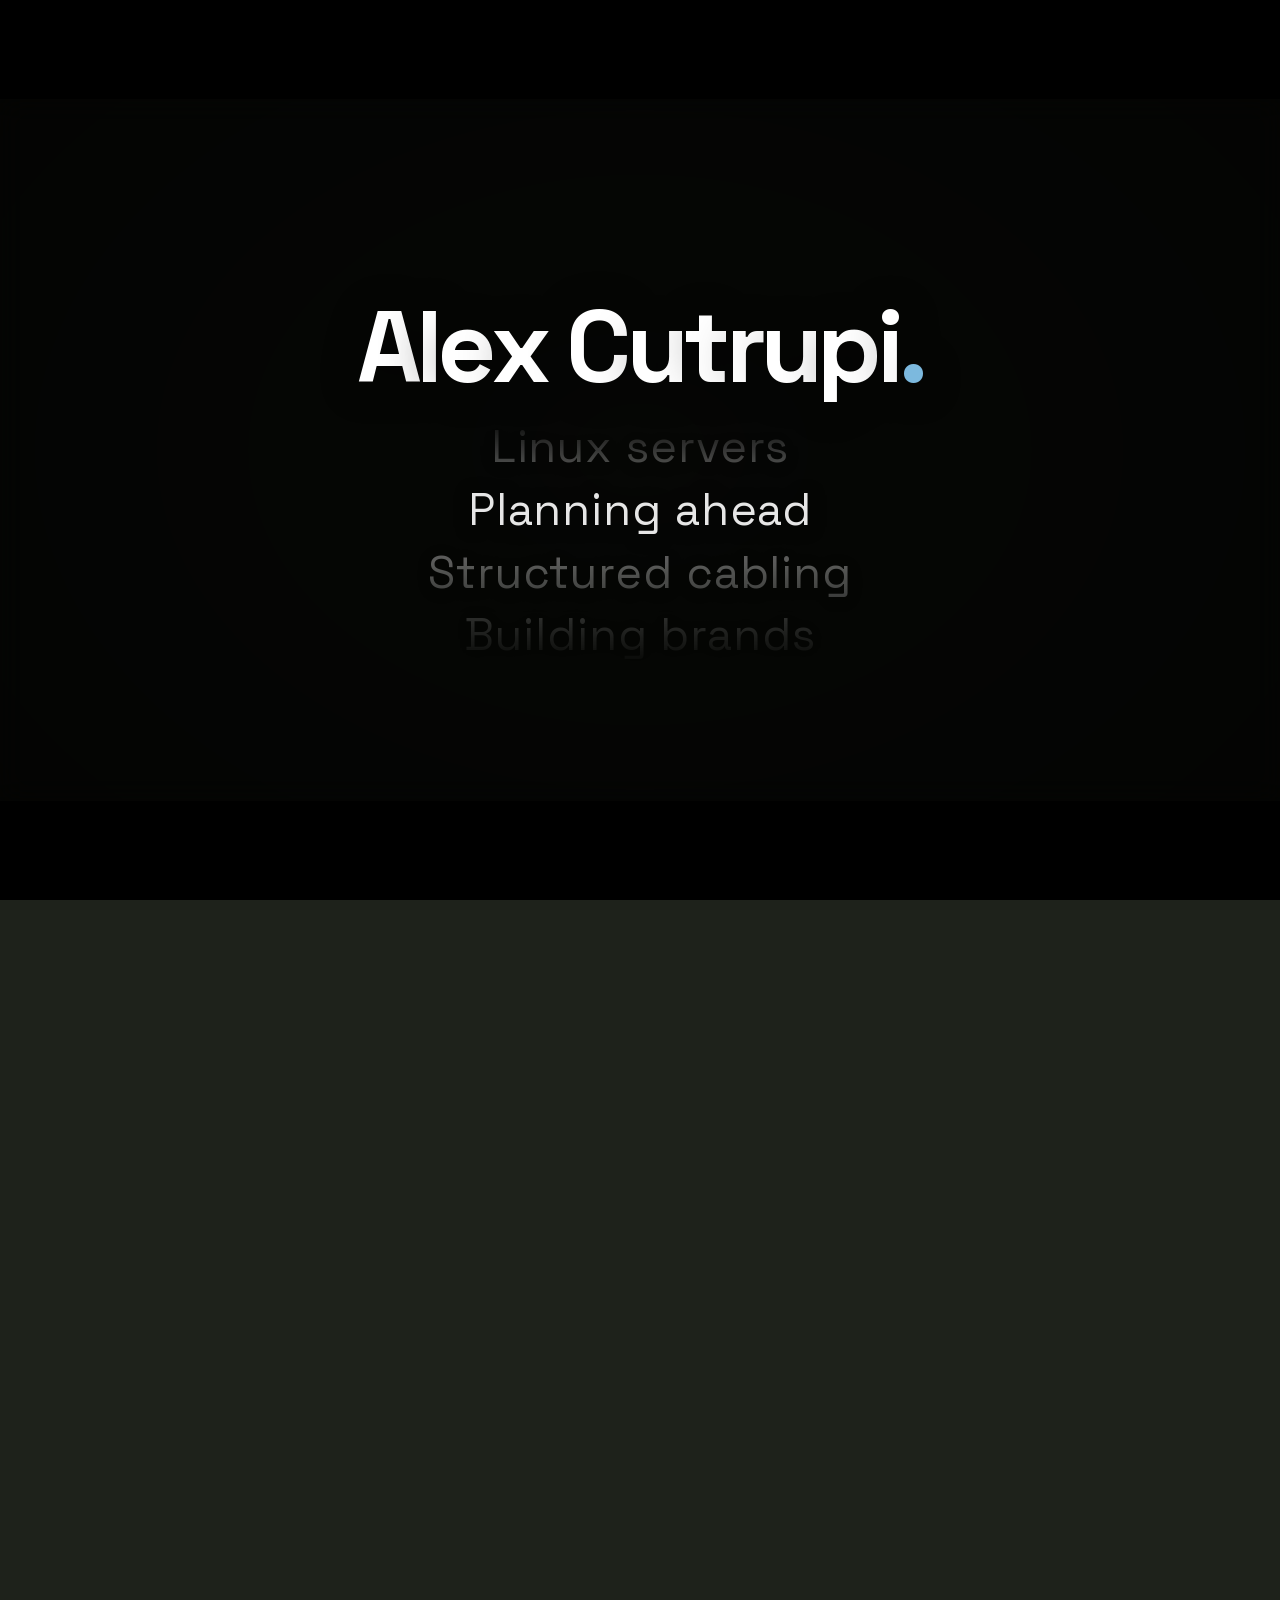
==== commit fd33a2ea: "Stamp CSS and JS links with content hashes Safari on iPhone could pair a new page with an old cached" ====
--- a/index.html
+++ b/index.html
@@ -6,7 +6,7 @@
   <title>Alex Cutrupi | Electrical, Networking &amp; IT Portfolio</title>
   <meta name="description" content="Explore Alex Cutrupi’s portfolio of electrical installation and engineering interests, Linux server and networking projects, and travel photography across England and Wales.">
   <link rel="icon" type="image/png" sizes="96x96" href="/assets/favicon.png">
-  <link rel="stylesheet" href="styles.css">
+  <link rel="stylesheet" href="styles.css?v=6cc4fed8">
   <script>
     // Opening titles: on arriving at the home page and on reload, but not when coming back from
     // another page of the site. Set before first paint so the page never flashes first.
@@ -364,7 +364,7 @@
     </div>
   </footer>
 
-  <script src="script.js"></script>
-  <script src="places-map.js"></script>
+  <script src="script.js?v=15412064"></script>
+  <script src="places-map.js?v=785f1a78"></script>
 </body>
 </html>
--- a/styles.css
+++ b/styles.css
@@ -1051,6 +1051,7 @@
   position: absolute;
   inset: 0;
   background: radial-gradient(ellipse at center, rgb(0 0 0 / .1), rgb(0 0 0 / .45));
+  -webkit-backdrop-filter: blur(14px) saturate(.85);
   backdrop-filter: blur(14px) saturate(.85);
 }
 .opening-titles.is-lit .intro-veil { animation: intro-focus 1.4s cubic-bezier(.3, 0, .2, 1) forwards; }
@@ -1107,7 +1108,7 @@
 .intro-clip { width: 100%; height: 100%; object-fit: cover; opacity: 0; transition: opacity .4s ease; }
 .intro-clip.is-on { opacity: 1; }
 .opening-titles.is-leaving .intro-reel { animation: intro-veil-out .8s ease forwards; }
-.opening-titles.is-leaving .intro-veil { backdrop-filter: blur(0) saturate(1); animation: intro-veil-out .8s ease forwards; }
+.opening-titles.is-leaving .intro-veil { -webkit-backdrop-filter: blur(0) saturate(1); backdrop-filter: blur(0) saturate(1); animation: intro-veil-out .8s ease forwards; }
 .opening-titles.is-leaving .intro-fade { display: none; }
 .opening-titles.is-leaving .intro-bar-top { animation: intro-bar-top-out .8s cubic-bezier(.6, 0, .2, 1) forwards; }
 .opening-titles.is-leaving .intro-bar-bottom { animation: intro-bar-bottom-out .8s cubic-bezier(.6, 0, .2, 1) forwards; }
@@ -1121,7 +1122,7 @@
 html.intro .backdrop-qualities { opacity: 0 !important; }
 
 @keyframes intro-fade-up { to { opacity: 0; } }
-@keyframes intro-focus { to { backdrop-filter: blur(0) saturate(1); } }
+@keyframes intro-focus { to { -webkit-backdrop-filter: blur(0) saturate(1); backdrop-filter: blur(0) saturate(1); } }
 @keyframes intro-tracking { from { letter-spacing: .12em; } }
 @keyframes intro-letter { from { opacity: 0; transform: translateY(.25em); } }
 @keyframes intro-name-focus { from { filter: blur(10px); } }
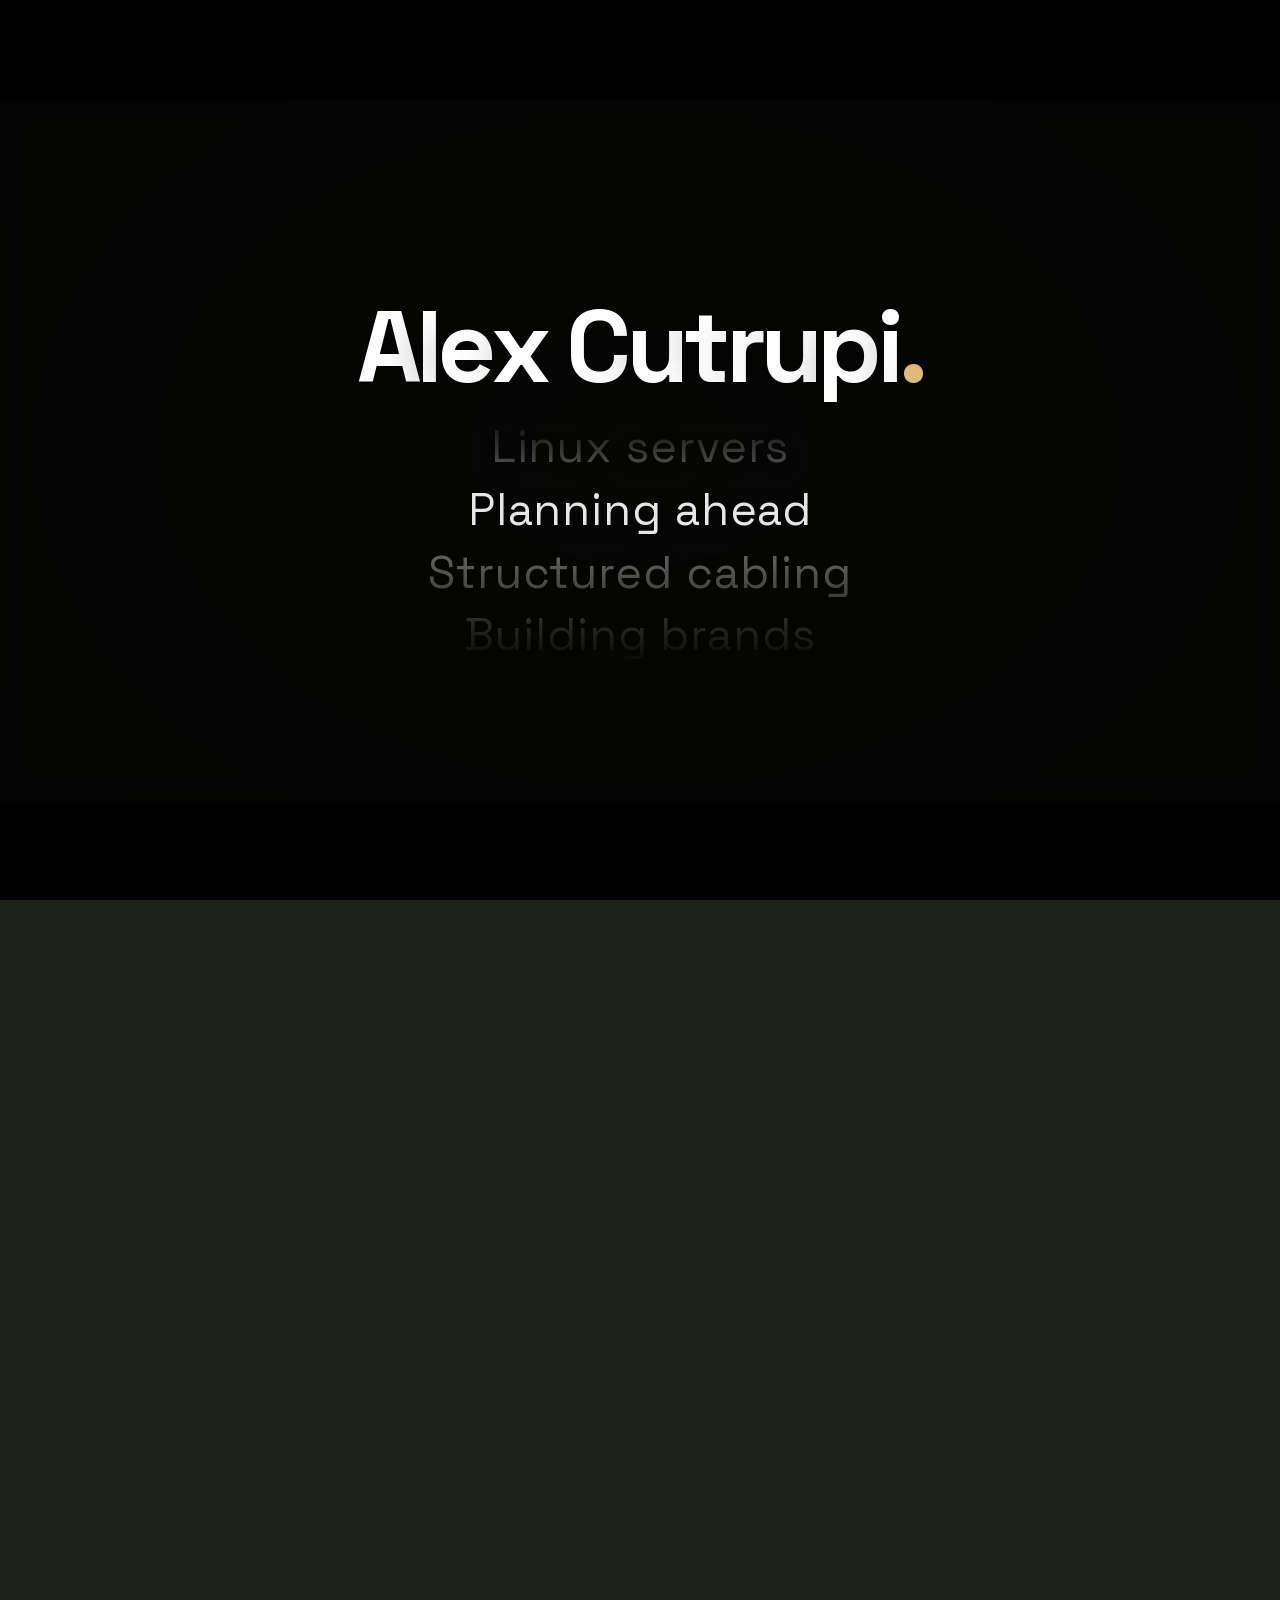
==== commit 0a225373: "Modernise the UI and add gentle section snapping - Glass navigation pill that follows the pointer, p" ====
--- a/index.html
+++ b/index.html
@@ -6,7 +6,7 @@
   <title>Alex Cutrupi | Electrical, Networking &amp; IT Portfolio</title>
   <meta name="description" content="Explore Alex Cutrupi’s portfolio of electrical installation and engineering interests, Linux server and networking projects, and travel photography across England and Wales.">
   <link rel="icon" type="image/png" sizes="96x96" href="/assets/favicon.png">
-  <link rel="stylesheet" href="styles.css?v=6cc4fed8">
+  <link rel="stylesheet" href="styles.css?v=280966a3">
   <script>
     // Opening titles: on arriving at the home page and on reload, but not when coming back from
     // another page of the site. Set before first paint so the page never flashes first.
@@ -364,7 +364,7 @@
     </div>
   </footer>
 
-  <script src="script.js?v=15412064"></script>
+  <script src="script.js?v=f13e6224"></script>
   <script src="places-map.js?v=785f1a78"></script>
 </body>
 </html>
--- a/styles.css
+++ b/styles.css
@@ -1704,3 +1704,160 @@
 
 /* The seventh personal-quality card spans the full row rather than sitting alone in half of it. */
 .quality-card-wide { grid-column: 1 / -1; }
+
+/* Card-to-page morph: the clicked project card on the home page and the targeted project's header on the
+   Projects page share a name, so the page transition grows one into the other while the rest crossfades.
+   (Browsers without cross-page view transitions just navigate as normal.) */
+@media (prefers-reduced-motion: no-preference) {
+  .project-card.is-morphing { view-transition-name: project-morph; }
+  .project-study:target > .project-overview { view-transition-name: project-morph; }
+  ::view-transition-group(project-morph) {
+    animation-duration: .6s;
+    animation-timing-function: cubic-bezier(.2, .8, .2, 1);
+  }
+  /* Card and header have different shapes: fill and crop rather than stretch while morphing. */
+  ::view-transition-old(project-morph),
+  ::view-transition-new(project-morph) {
+    height: 100%;
+    object-fit: cover;
+    overflow: clip;
+  }
+  ::view-transition-group(project-morph) { border-radius: .8rem; overflow: clip; }
+}
+
+/* ===========================================================================================
+   Modern pass: one consistent language of glass pills, clear glass panels and accent glow.
+   =========================================================================================== */
+
+/* Typography: balanced headings, no lonely last words. */
+h1, h2, h3, h4 { text-wrap: balance; }
+p, li, dd { text-wrap: pretty; }
+
+/* Page titles fade from white into the live accent colour. */
+body.photo-backdrop main h1:not(.home-hero h1) {
+  background: linear-gradient(180deg, #fff 35%, color-mix(in srgb, #fff 55%, var(--lime)));
+  -webkit-background-clip: text;
+  background-clip: text;
+  color: transparent;
+}
+
+/* Keyboard focus: a clear accent ring. */
+:is(a, button, input, [tabindex]):focus-visible { outline: 2px solid var(--lime); outline-offset: 3px; }
+
+/* Thin, rounded scrollbar that suits the dark glass. */
+html { scrollbar-width: thin; scrollbar-color: rgb(255 255 255 / .28) transparent; }
+::-webkit-scrollbar { width: 10px; height: 10px; }
+::-webkit-scrollbar-thumb { border: 3px solid transparent; border-radius: 999px; background: rgb(255 255 255 / .28) padding-box; }
+::-webkit-scrollbar-thumb:hover { background-color: rgb(255 255 255 / .45); }
+::-webkit-scrollbar-track { background: transparent; }
+
+/* Buttons: pills. Primary and dark use the accent; outline is glass. */
+body .button { border-radius: 999px; padding-inline: 1.35rem; gap: .5rem; }
+body.photo-backdrop .button-dark,
+body.photo-backdrop .button-primary {
+  border: 1px solid color-mix(in srgb, var(--lime) 70%, #fff);
+  background: var(--lime);
+  color: var(--on-lime);
+  box-shadow: inset 0 1px rgb(255 255 255 / .45), 0 .5rem 1.4rem color-mix(in srgb, var(--lime) 30%, transparent);
+}
+body.photo-backdrop :is(.button-dark, .button-primary):hover { background: var(--lime-hover); }
+body.photo-backdrop .button-outline {
+  border: 1px solid rgb(255 255 255 / .4);
+  background: rgb(255 255 255 / .08);
+  -webkit-backdrop-filter: blur(12px);
+  backdrop-filter: blur(12px);
+  color: #fff;
+}
+body.photo-backdrop .button-outline:hover { background: #fff; color: #1a1d17; }
+
+/* Tags: frosted chips. */
+body.photo-backdrop .tag {
+  padding: .3rem .8rem;
+  border: 1px solid rgb(255 255 255 / .16);
+  border-top-color: rgb(255 255 255 / .3);
+  background: rgb(255 255 255 / .07);
+  color: rgb(255 255 255 / .88);
+  font-size: .82rem;
+  font-weight: 500;
+}
+
+/* Project headers: clear glass with a faint wash of the accent, instead of a heavy dark block. */
+body.photo-backdrop .project-overview {
+  background-color: transparent;
+  background-image:
+    radial-gradient(120% 140% at 0% 0%, color-mix(in srgb, var(--lime) 22%, transparent), transparent 55%),
+    linear-gradient(160deg, rgb(12 15 12 / .55), rgb(12 15 12 / .35));
+}
+body.photo-backdrop .project-overview h2 { margin: .45rem 0 .7rem; font-size: clamp(2.2rem, 4.6vw, 3.9rem); line-height: 1.02; }
+
+/* Contact panel and "Let's talk": glass with a glowing accent gradient and light text. */
+body.photo-backdrop main .contact-panel,
+body.photo-backdrop .story .home-contact {
+  border: 1px solid color-mix(in srgb, var(--lime) 45%, rgb(255 255 255 / .3));
+  background-color: transparent;
+  background-image:
+    radial-gradient(90% 130% at 0% 0%, color-mix(in srgb, var(--lime) 42%, transparent), transparent 60%),
+    radial-gradient(70% 120% at 100% 100%, color-mix(in srgb, var(--lime) 22%, transparent), transparent 60%),
+    linear-gradient(160deg, rgb(12 15 12 / .5), rgb(12 15 12 / .32));
+  color: #fff;
+  --focus: var(--lime);
+}
+body.photo-backdrop main .contact-panel .glass-icon { border-color: rgb(255 255 255 / .2); color: #fff; background: rgb(255 255 255 / .1); }
+body.photo-backdrop main .contact-panel .contact-email { color: #fff; text-decoration-color: color-mix(in srgb, var(--lime) 80%, transparent); text-underline-offset: .12em; }
+body.photo-backdrop .copy-button { border-color: rgb(255 255 255 / .45); }
+
+/* Previous / next page links: glass pills with arrows. */
+body.photo-backdrop .page-nav-link {
+  display: inline-flex;
+  flex-direction: column;
+  min-width: 0;
+  padding: .6rem 1.3rem;
+  border: 1px solid rgb(255 255 255 / .18);
+  border-top-color: rgb(255 255 255 / .34);
+  border-radius: 999px;
+  background-color: rgb(255 255 255 / .06);
+}
+body.photo-backdrop .page-nav-next { align-items: flex-end; }
+.page-nav-prev .page-nav-title::before { content: "\2190\00a0"; }
+.page-nav-next .page-nav-title::after { content: "\00a0\2192"; }
+body.photo-backdrop .page-nav-link:hover { border-color: rgb(255 255 255 / .45); background-color: rgb(255 255 255 / .14); }
+
+/* Footer: slim and see-through. */
+body.photo-backdrop .site-footer {
+  border-top: 1px solid rgb(255 255 255 / .12);
+  background-color: rgb(12 15 12 / .35);
+  -webkit-backdrop-filter: blur(16px);
+  backdrop-filter: blur(16px);
+}
+body.photo-backdrop .footer-inner { font-size: .875rem; }
+body.photo-backdrop .footer-inner a:hover { color: #fff; text-decoration-color: var(--lime); }
+
+/* Navigation: a glass pill slides behind the current page's link and follows the pointer. */
+@media (min-width: 961px) {
+  .nav-links { position: relative; }
+  .nav-links a { position: relative; z-index: 1; padding-inline: .2rem; }
+  body.has-nav-pill .nav-links a::after { display: none; }
+  .nav-pill {
+    position: absolute;
+    z-index: 0;
+    top: 50%;
+    left: 0;
+    height: 2.1rem;
+    border: 1px solid rgb(255 255 255 / .2);
+    border-top-color: rgb(255 255 255 / .38);
+    border-radius: 999px;
+    background: rgb(255 255 255 / .1);
+    box-shadow: inset 0 1px rgb(255 255 255 / .2);
+    opacity: 0;
+    translate: var(--pill-x, 0) -50%;
+    width: var(--pill-w, 0);
+    pointer-events: none;
+  }
+  .nav-pill.is-ready { opacity: 1; }
+  @media (prefers-reduced-motion: no-preference) {
+    .nav-pill.is-ready { transition: translate .38s cubic-bezier(.2, .8, .2, 1), width .38s cubic-bezier(.2, .8, .2, 1), opacity .2s ease; }
+  }
+}
+
+/* With the pill showing the current page, links no longer need an underline. */
+body.has-nav-pill .nav-links a:is(:hover, [aria-current="page"]) { text-decoration: none; }
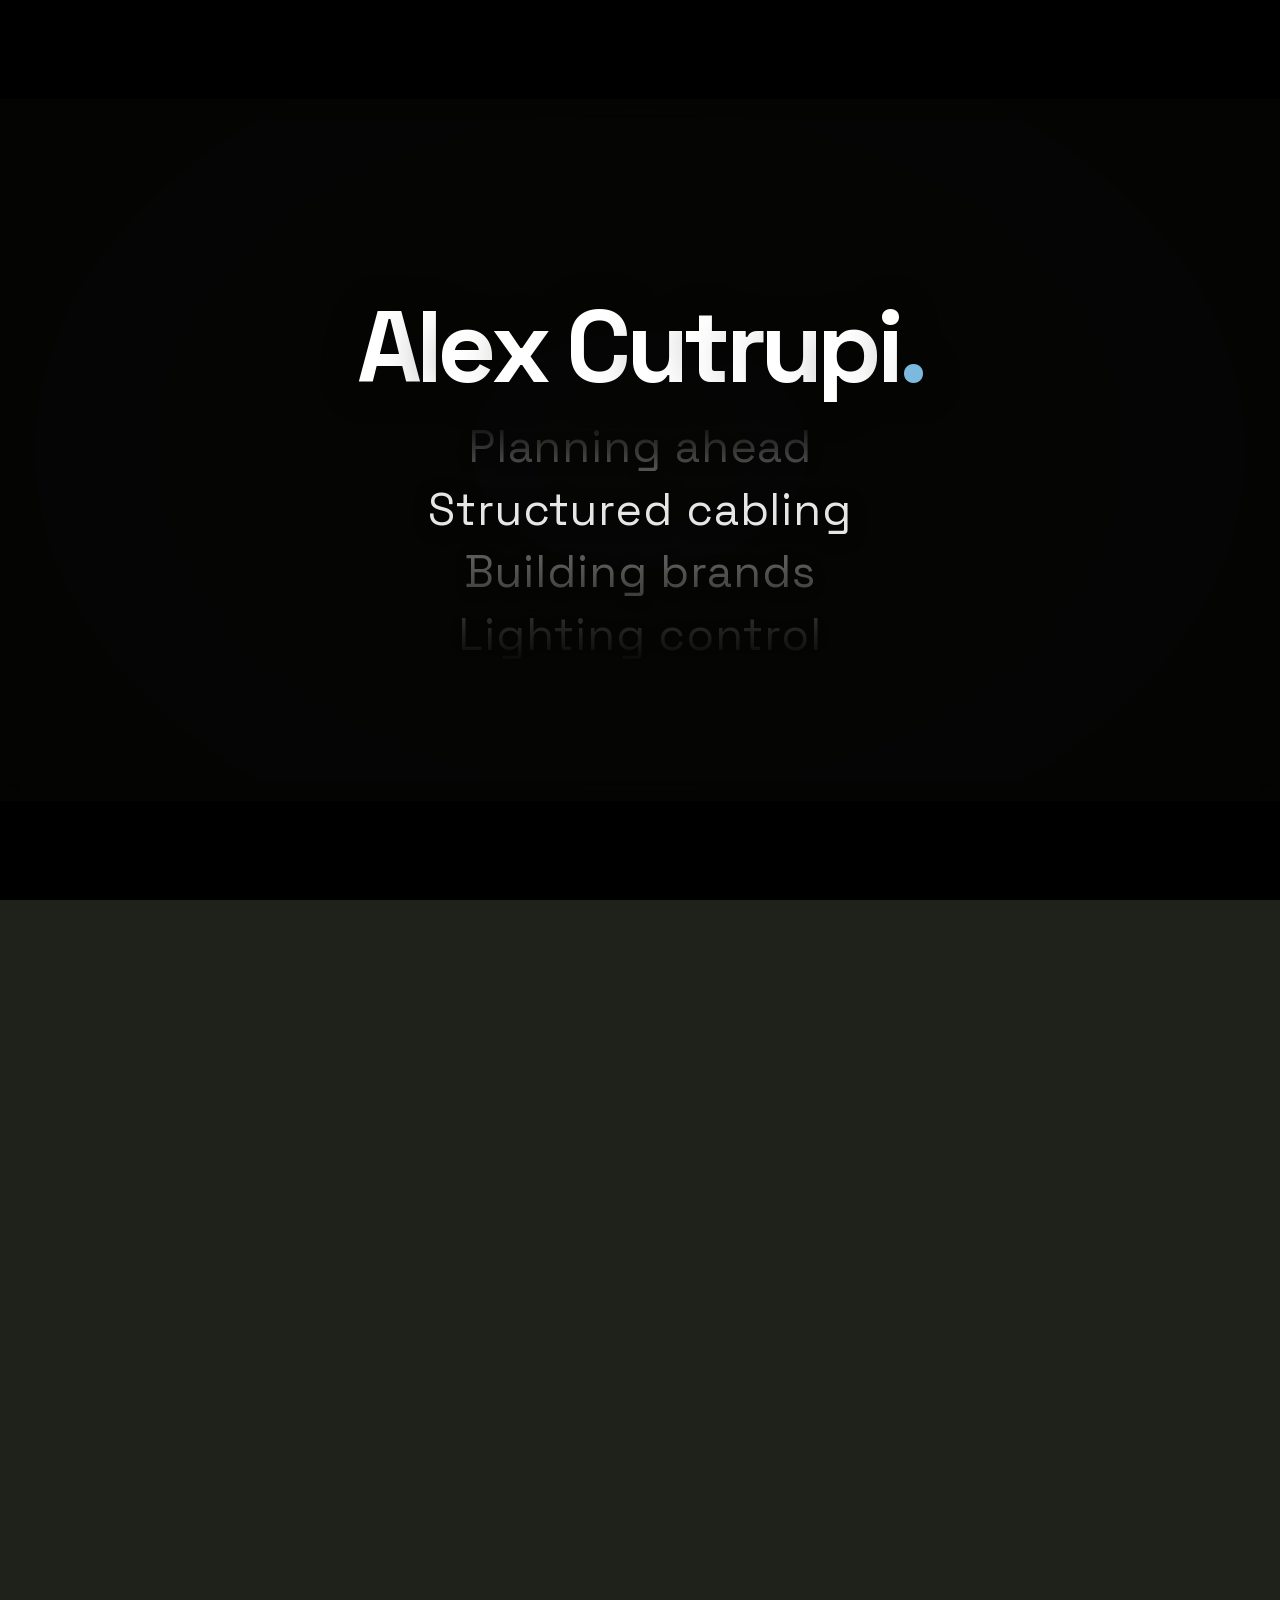
==== commit af272f58: "Improve search and AI discoverability, favicons and image indexing - Structured data: a detailed Per" ====
--- a/index.html
+++ b/index.html
@@ -1,11 +1,15 @@
 <!DOCTYPE html>
-<html lang="en">
+<html lang="en-GB">
 <head>
   <meta charset="UTF-8">
   <meta name="viewport" content="width=device-width, initial-scale=1.0">
   <title>Alex Cutrupi | Electrical, Networking &amp; IT Portfolio</title>
   <meta name="description" content="Explore Alex Cutrupi’s portfolio of electrical installation and engineering interests, Linux server and networking projects, and travel photography across England and Wales.">
-  <link rel="icon" type="image/png" sizes="96x96" href="/assets/favicon.png">
+  <link rel="icon" href="/favicon.ico" sizes="48x48">
+  <link rel="icon" type="image/png" sizes="96x96" href="/assets/favicon-96.png">
+  <link rel="icon" type="image/png" sizes="192x192" href="/assets/favicon-192.png">
+  <link rel="apple-touch-icon" href="/apple-touch-icon.png">
+  <link rel="manifest" href="/site.webmanifest">
   <link rel="stylesheet" href="styles.css?v=280966a3">
   <script>
     // Opening titles: on arriving at the home page and on reload, but not when coming back from
@@ -48,6 +52,13 @@
       document.head.appendChild(style);
     })();
   </script>
+  <meta name="author" content="Alex Cutrupi">
+  <meta name="theme-color" content="#1b1f18">
+  <link rel="me" href="https://github.com/alexcutrupi">
+  <link rel="me" href="https://www.instagram.com/cutrupi.alex/">
+  <link rel="me" href="https://www.youtube.com/@alexcutrupi">
+  <link rel="me" href="https://www.facebook.com/alex.cutrupi.3/">
+  <link rel="alternate" type="text/plain" href="/llms.txt" title="Plain-text profile for AI assistants">
   <link rel="canonical" href="https://alexcutrupi.com/">
   <meta name="robots" content="index, follow, max-snippet:-1, max-image-preview:large">
   <meta property="og:type" content="website">
@@ -61,7 +72,7 @@
   <meta property="og:image:width" content="640">
   <meta property="og:image:height" content="640">
   <meta property="og:image:alt" content="Portrait of Alex Cutrupi">
-  <meta name="twitter:card" content="summary">
+  <meta name="twitter:card" content="summary_large_image">
   <script type="application/ld+json">
 {
   "@context": "https://schema.org",
@@ -71,18 +82,29 @@
       "@id": "https://alexcutrupi.com/#website",
       "url": "https://alexcutrupi.com/",
       "name": "Alex Cutrupi",
+      "inLanguage": "en-GB",
       "publisher": {
+        "@id": "https://alexcutrupi.com/#alex-cutrupi"
+      },
+      "author": {
         "@id": "https://alexcutrupi.com/#alex-cutrupi"
       }
     },
     {
       "@type": "ProfilePage",
-      "@id": "https://alexcutrupi.com/#profile",
+      "@id": "https://alexcutrupi.com/#page",
       "url": "https://alexcutrupi.com/",
       "name": "Alex Cutrupi | Electrical, Networking & IT Portfolio",
       "description": "Explore Alex Cutrupi’s portfolio of electrical installation and engineering interests, Linux server and networking projects, and travel photography across England and Wales.",
+      "inLanguage": "en-GB",
       "isPartOf": {
         "@id": "https://alexcutrupi.com/#website"
+      },
+      "about": {
+        "@id": "https://alexcutrupi.com/#alex-cutrupi"
+      },
+      "author": {
+        "@id": "https://alexcutrupi.com/#alex-cutrupi"
       },
       "mainEntity": {
         "@id": "https://alexcutrupi.com/#alex-cutrupi"
@@ -93,12 +115,73 @@
       "@id": "https://alexcutrupi.com/#alex-cutrupi",
       "name": "Alex Cutrupi",
       "url": "https://alexcutrupi.com/",
-      "image": "https://alexcutrupi.com/assets/alex-cutrupi.webp",
+      "image": {
+        "@type": "ImageObject",
+        "contentUrl": "https://alexcutrupi.com/assets/alex-cutrupi-portrait.webp",
+        "caption": "Alex Cutrupi",
+        "width": 400,
+        "height": 400,
+        "creator": {
+          "@type": "Person",
+          "name": "Alex Cutrupi",
+          "url": "https://alexcutrupi.com/"
+        },
+        "creditText": "Alex Cutrupi",
+        "copyrightNotice": "© Alex Cutrupi"
+      },
+      "description": "Year 11 student in the UK aiming for a career in electrical installation and engineering. Started programming at 12 and learning about electrical systems at 13. Builds practical projects in electrical wiring, networking, Linux servers and web development, with a strong interest in railways, railway signalling and control systems.",
+      "jobTitle": "Student",
+      "knowsAbout": [
+        "Electrical installation",
+        "Electrical engineering",
+        "Electrical systems",
+        "Lighting control (DMX, Art-Net)",
+        "Structured cabling",
+        "Computer networking",
+        "Wi-Fi and managed switches",
+        "Linux server administration",
+        "WireGuard and VPNs",
+        "Web development",
+        "Next.js",
+        "Python",
+        "Home Assistant automation",
+        "Industrial automation",
+        "Plastering",
+        "Woodworking",
+        "Basic plumbing",
+        "Railway signalling",
+        "Railway infrastructure",
+        "Photography"
+      ],
+      "knowsLanguage": "English",
+      "homeLocation": {
+        "@type": "Place",
+        "address": {
+          "@type": "PostalAddress",
+          "addressRegion": "North West England",
+          "addressCountry": "GB"
+        }
+      },
+      "seeks": {
+        "@type": "Demand",
+        "description": "An apprenticeship or career in electrical installation and engineering"
+      },
       "sameAs": [
         "https://github.com/alexcutrupi",
-        "https://www.facebook.com/alex.cutrupi.3/",
         "https://www.instagram.com/cutrupi.alex/",
-        "https://www.youtube.com/@alexcutrupi"
+        "https://www.youtube.com/@alexcutrupi",
+        "https://www.facebook.com/alex.cutrupi.3/"
+      ],
+      "subjectOf": [
+        {
+          "@id": "https://alexcutrupi.com/past-projects.html#hands-on"
+        },
+        {
+          "@id": "https://alexcutrupi.com/past-projects.html#blasthost"
+        },
+        {
+          "@id": "https://alexcutrupi.com/past-projects.html#pistopass"
+        }
       ]
     }
   ]
@@ -190,7 +273,7 @@
       </div>
       <div class="project-cards">
         <a class="project-card" href="past-projects.html#hands-on">
-          <img src="assets/work/13-thumb.webp" alt="" width="640" height="854" loading="lazy" decoding="async" draggable="false">
+          <img src="assets/work/home-build-recessed-tv-and-lit-shelf-thumb.webp" alt="" width="640" height="854" loading="lazy" decoding="async" draggable="false">
           <div class="project-card-copy">
             <p class="eyebrow">Apr 2024 – Present</p>
             <h3>Home network &amp; room build</h3>
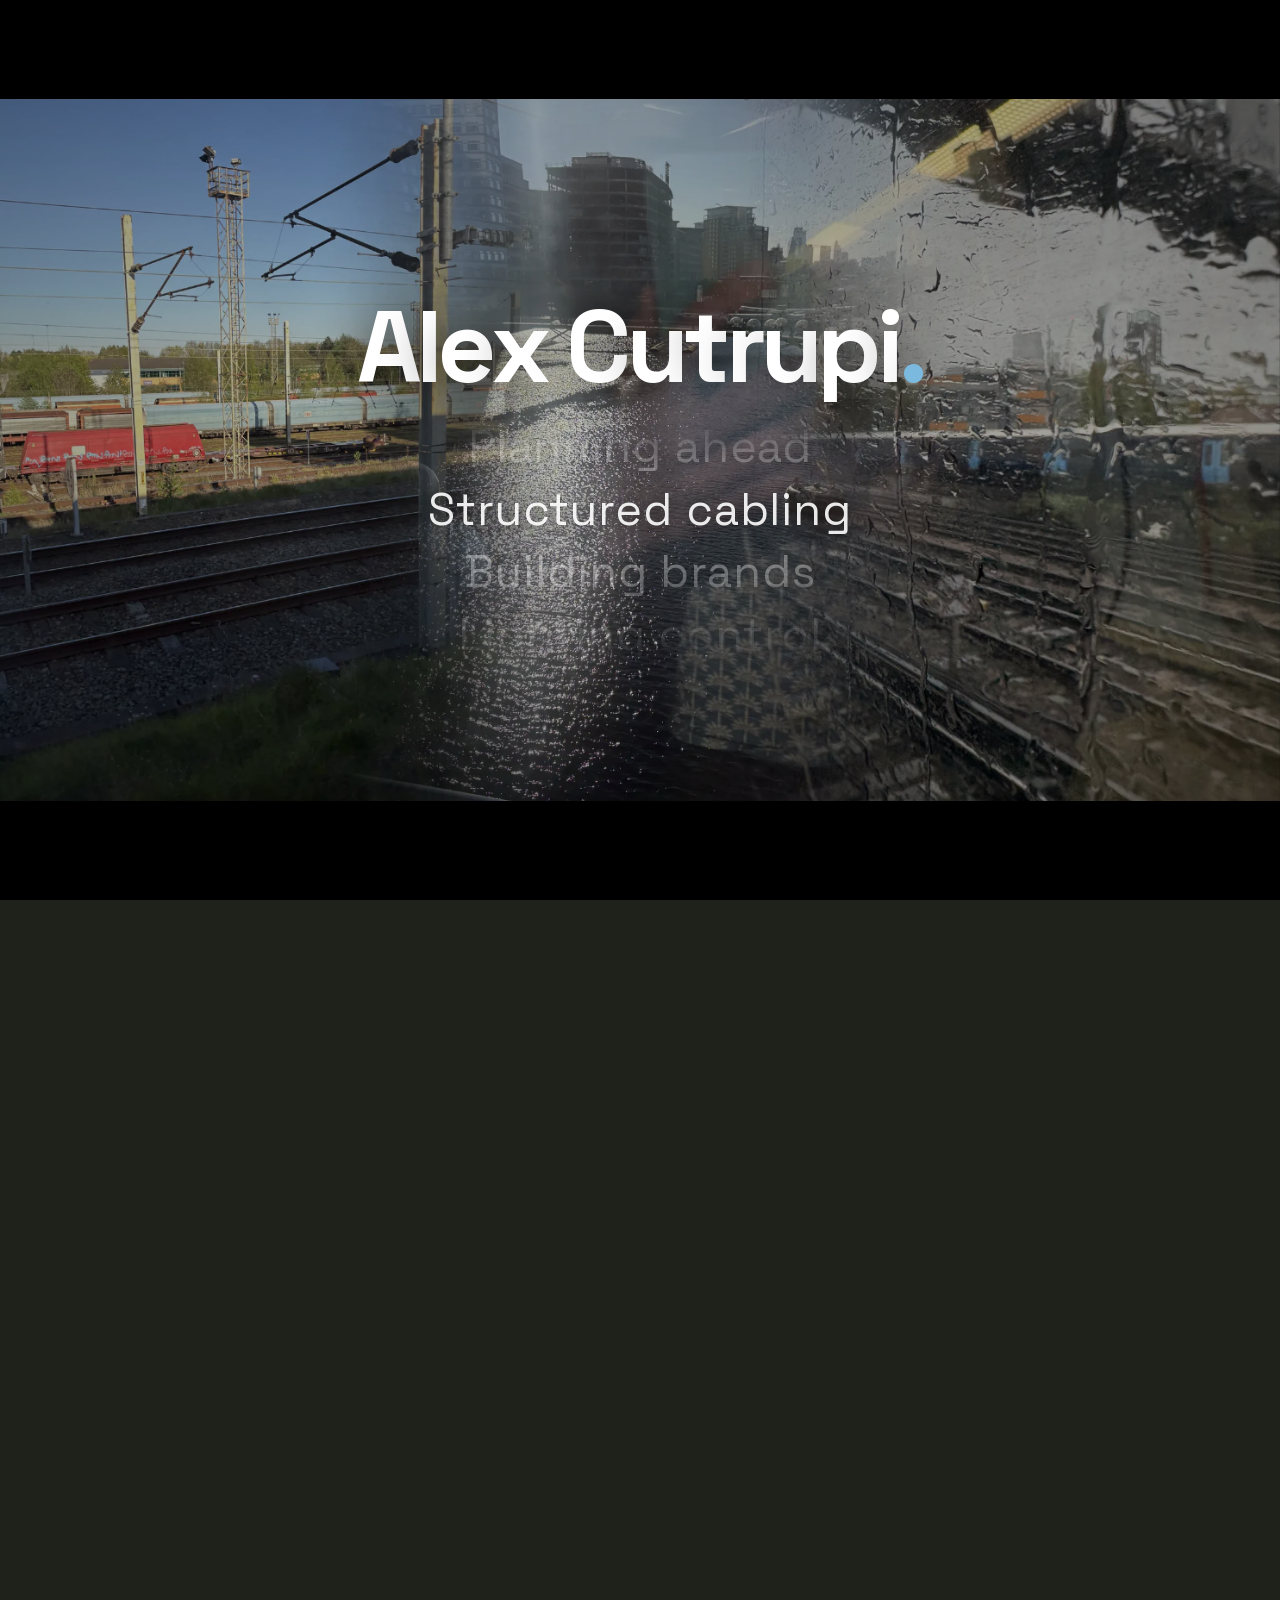
==== commit f8408cc0: "Add a phone tab bar and play the intro for everyone - Phones get an app-style glass tab bar (Home, P" ====
--- a/index.html
+++ b/index.html
@@ -10,14 +10,14 @@
   <link rel="icon" type="image/png" sizes="192x192" href="/assets/favicon-192.png">
   <link rel="apple-touch-icon" href="/apple-touch-icon.png">
   <link rel="manifest" href="/site.webmanifest">
-  <link rel="stylesheet" href="styles.css?v=280966a3">
+  <link rel="stylesheet" href="styles.css?v=b65bb9b5">
   <script>
     // Opening titles: on arriving at the home page and on reload, but not when coming back from
     // another page of the site. Set before first paint so the page never flashes first.
     try {
       var entry = performance.getEntriesByType("navigation")[0];
-      if (!matchMedia("(prefers-reduced-motion: reduce)").matches &&
-          (!sessionStorage.getItem("introSeen") || (entry && entry.type === "reload"))) {
+      // Plays for everyone, including visitors with reduced motion turned on (the site owner's choice).
+      if (!sessionStorage.getItem("introSeen") || (entry && entry.type === "reload")) {
         document.documentElement.classList.add("intro");
         // The intro always opens at the top of the page: don't restore the old scroll position on reload.
         if ("scrollRestoration" in history) history.scrollRestoration = "manual";
@@ -447,7 +447,7 @@
     </div>
   </footer>
 
-  <script src="script.js?v=f13e6224"></script>
+  <script src="script.js?v=abd383b4"></script>
   <script src="places-map.js?v=785f1a78"></script>
 </body>
 </html>
--- a/styles.css
+++ b/styles.css
@@ -1131,7 +1131,6 @@
 @keyframes intro-veil-out { to { opacity: 0; } }
 @keyframes intro-bar-top-out { to { transform: translateY(-100%); } }
 @keyframes intro-bar-bottom-out { to { transform: translateY(100%); } }
-@media (prefers-reduced-motion: reduce) { .opening-titles { display: none !important; } }
 
 /* About me on the home page. */
 .home-about-me p { max-width: 66ch; margin-top: .65rem; color: var(--muted); font-size: .98rem; line-height: 1.6; }
@@ -1861,3 +1860,58 @@
 
 /* With the pill showing the current page, links no longer need an underline. */
 body.has-nav-pill .nav-links a:is(:hover, [aria-current="page"]) { text-decoration: none; }
+
+/* Phone tab bar: a glass bar along the bottom with icon tabs, replacing the Menu button. The controls
+   bar, back-to-top button and messages sit just above it, and the page leaves room for it. */
+.tab-bar { display: none; }
+@media (max-width: 700px) {
+  html.has-tab-bar { --tab-bar-height: calc(3.6rem + env(safe-area-inset-bottom, 0px)); }
+  html.has-tab-bar .menu-toggle,
+  html.has-tab-bar .site-header .nav-links { display: none !important; }
+  html.has-tab-bar .tab-bar {
+    position: fixed;
+    z-index: 9;
+    right: 0;
+    bottom: 0;
+    left: 0;
+    display: grid;
+    grid-template-columns: repeat(5, 1fr);
+    height: var(--tab-bar-height);
+    padding: .3rem .35rem env(safe-area-inset-bottom, 0px);
+    border-top: 1px solid rgb(255 255 255 / .2);
+    background: rgb(14 18 15 / .62);
+    -webkit-backdrop-filter: blur(24px) saturate(1.7);
+    backdrop-filter: blur(24px) saturate(1.7);
+    box-shadow: inset 0 1px rgb(255 255 255 / .14), 0 -.5rem 1.5rem rgb(0 0 0 / .25);
+  }
+  .tab-bar a {
+    display: grid;
+    place-items: center;
+    align-content: center;
+    gap: .2rem;
+    margin: .1rem .15rem;
+    border-radius: .9rem;
+    color: rgb(255 255 255 / .62);
+    font-size: .68rem;
+    font-weight: 600;
+    text-decoration: none;
+    -webkit-tap-highlight-color: transparent;
+  }
+  .tab-bar svg { width: 1.35rem; height: 1.35rem; fill: none; stroke: currentColor; stroke-width: 1.8; stroke-linecap: round; stroke-linejoin: round; }
+  .tab-bar a[aria-current="page"] {
+    color: var(--lime);
+    background: rgb(255 255 255 / .09);
+    box-shadow: inset 0 1px rgb(255 255 255 / .14);
+  }
+  .tab-bar a:active { transform: scale(.94); }
+  /* Everything else that sits at the bottom moves up above the bar. */
+  html.has-tab-bar .backdrop-controls { bottom: calc(var(--tab-bar-height) + .55rem); }
+  html.has-tab-bar .back-to-top { bottom: calc(var(--tab-bar-height) + 4.1rem); }
+  html.has-tab-bar .toast { bottom: calc(var(--tab-bar-height) + 4.3rem); }
+  html.has-tab-bar .photo-backdrop .site-footer,
+  html.has-tab-bar body.photo-backdrop:has(.backdrop-controls:not([hidden])) .site-footer {
+    padding-bottom: calc(var(--tab-bar-height) + 4.6rem);
+  }
+  html.intro .tab-bar, .is-photos-only .tab-bar { display: none !important; }
+  html.has-tab-bar .search-button { margin-left: auto; }
+}
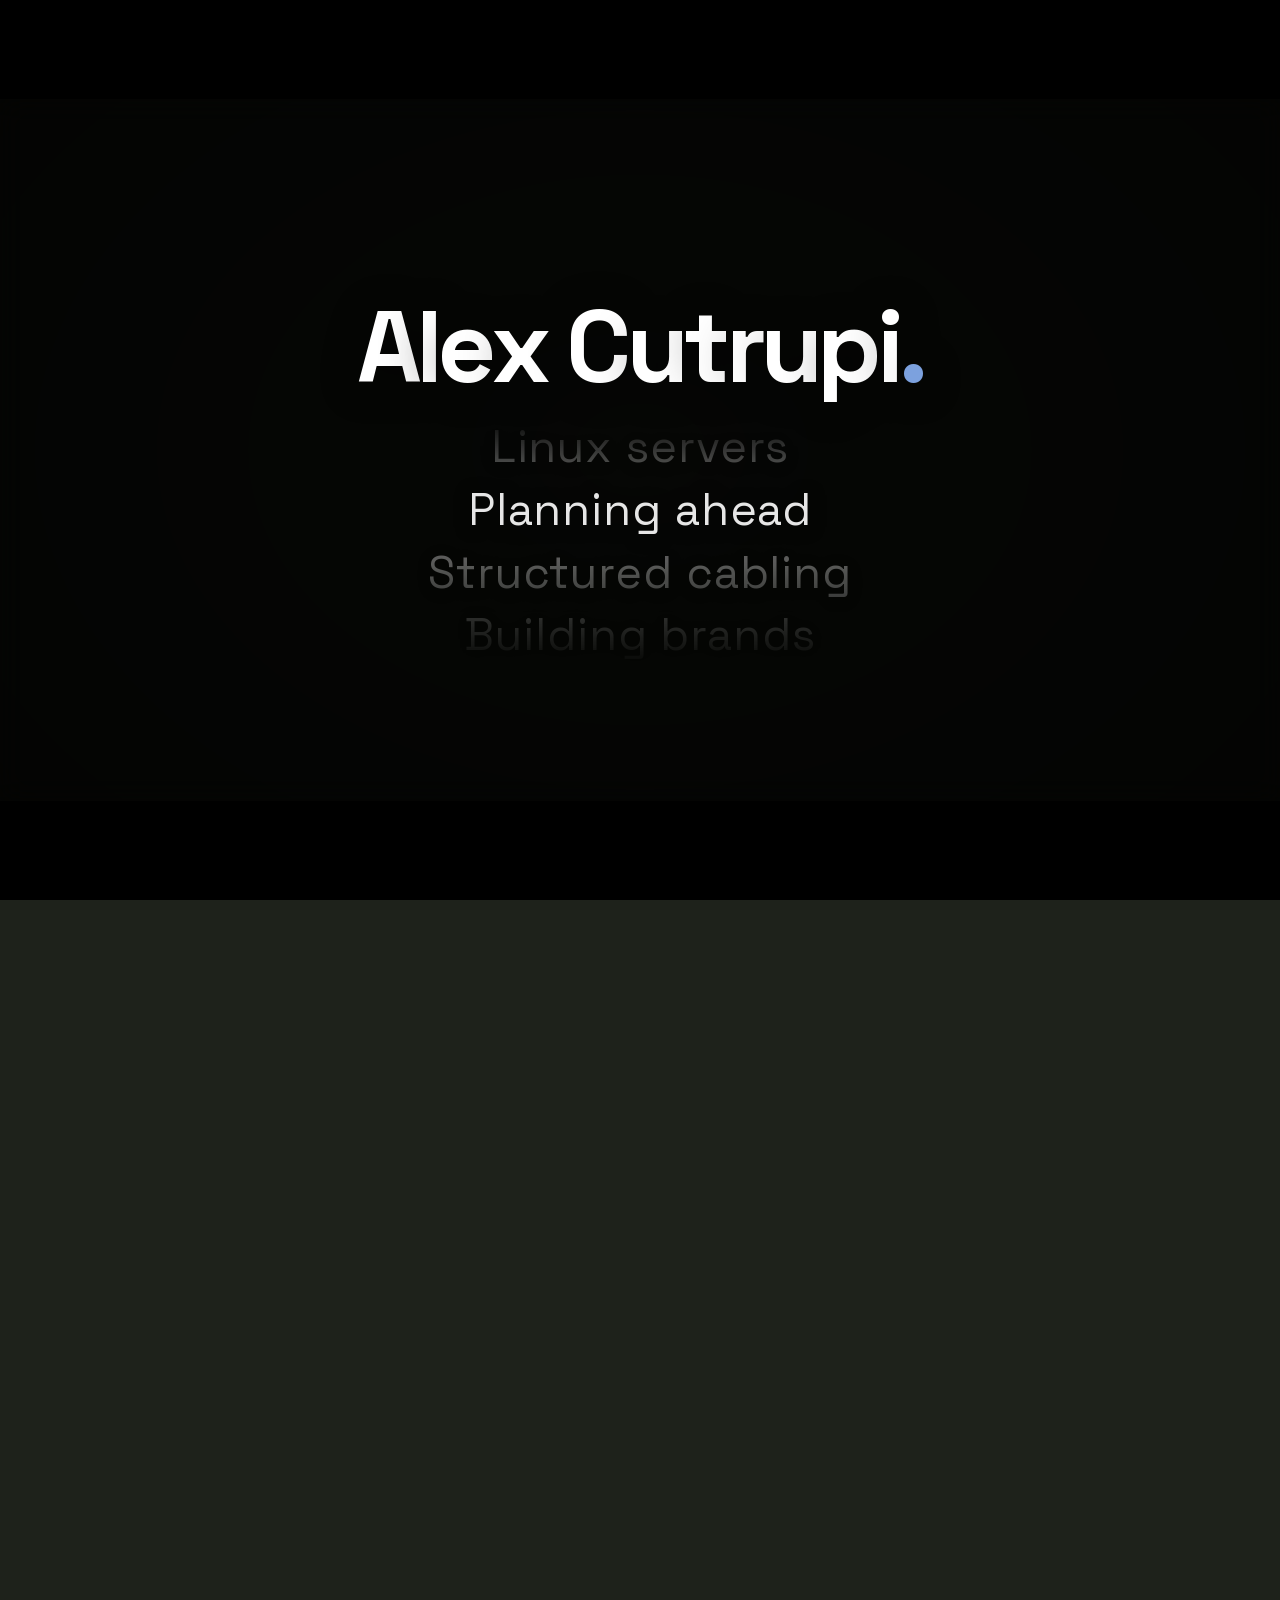
==== commit e917dc6d: "Add an all-rights-reserved licence and copyright notices - LICENSE: all rights reserved; viewing onl" ====
--- a/index.html
+++ b/index.html
@@ -10,7 +10,7 @@
   <link rel="icon" type="image/png" sizes="192x192" href="/assets/favicon-192.png">
   <link rel="apple-touch-icon" href="/apple-touch-icon.png">
   <link rel="manifest" href="/site.webmanifest">
-  <link rel="stylesheet" href="styles.css?v=b65bb9b5">
+  <link rel="stylesheet" href="styles.css?v=14db1777">
   <script>
     // Opening titles: on arriving at the home page and on reload, but not when coming back from
     // another page of the site. Set before first paint so the page never flashes first.
@@ -438,7 +438,7 @@
 
   <footer class="site-footer">
     <div class="container footer-inner">
-      <p>&copy; <span id="year"></span> Alex Cutrupi</p>
+      <p>&copy; <span id="year"></span> Alex Cutrupi. All rights reserved.</p>
       <small class="places-credit">Contains OS data © Crown Copyright and database rights 2026.</small>
       <nav aria-label="Footer links">
         <a href="https://github.com/alexcutrupi">GitHub</a>
@@ -447,7 +447,7 @@
     </div>
   </footer>
 
-  <script src="script.js?v=abd383b4"></script>
-  <script src="places-map.js?v=785f1a78"></script>
+  <script src="script.js?v=5a8e9278"></script>
+  <script src="places-map.js?v=66f59f0d"></script>
 </body>
 </html>
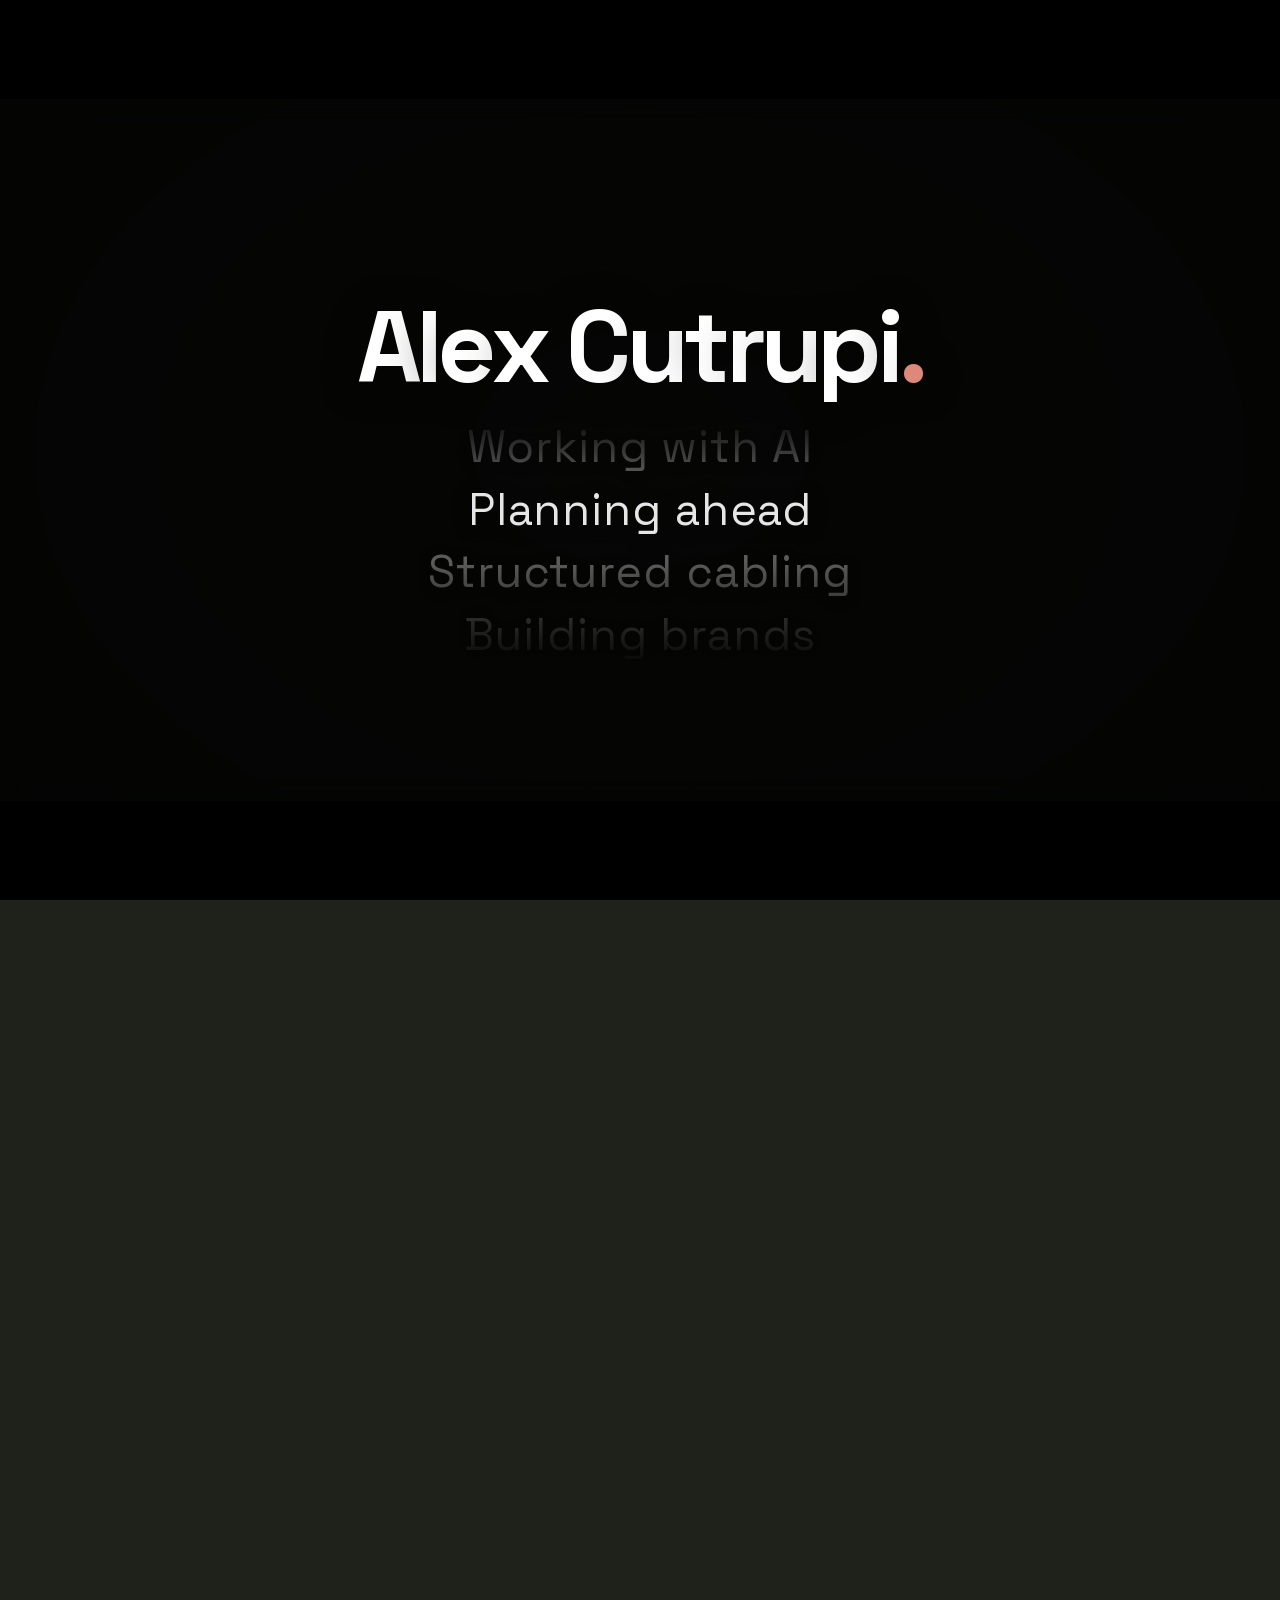
==== commit 66cecc5f: "Add AI lines to the intro's skills "Working with AI", "AI automations" (replacing "Automation") and " ====
--- a/index.html
+++ b/index.html
@@ -447,7 +447,7 @@
     </div>
   </footer>
 
-  <script src="script.js?v=5a8e9278"></script>
+  <script src="script.js?v=64775db3"></script>
   <script src="places-map.js?v=66f59f0d"></script>
 </body>
 </html>
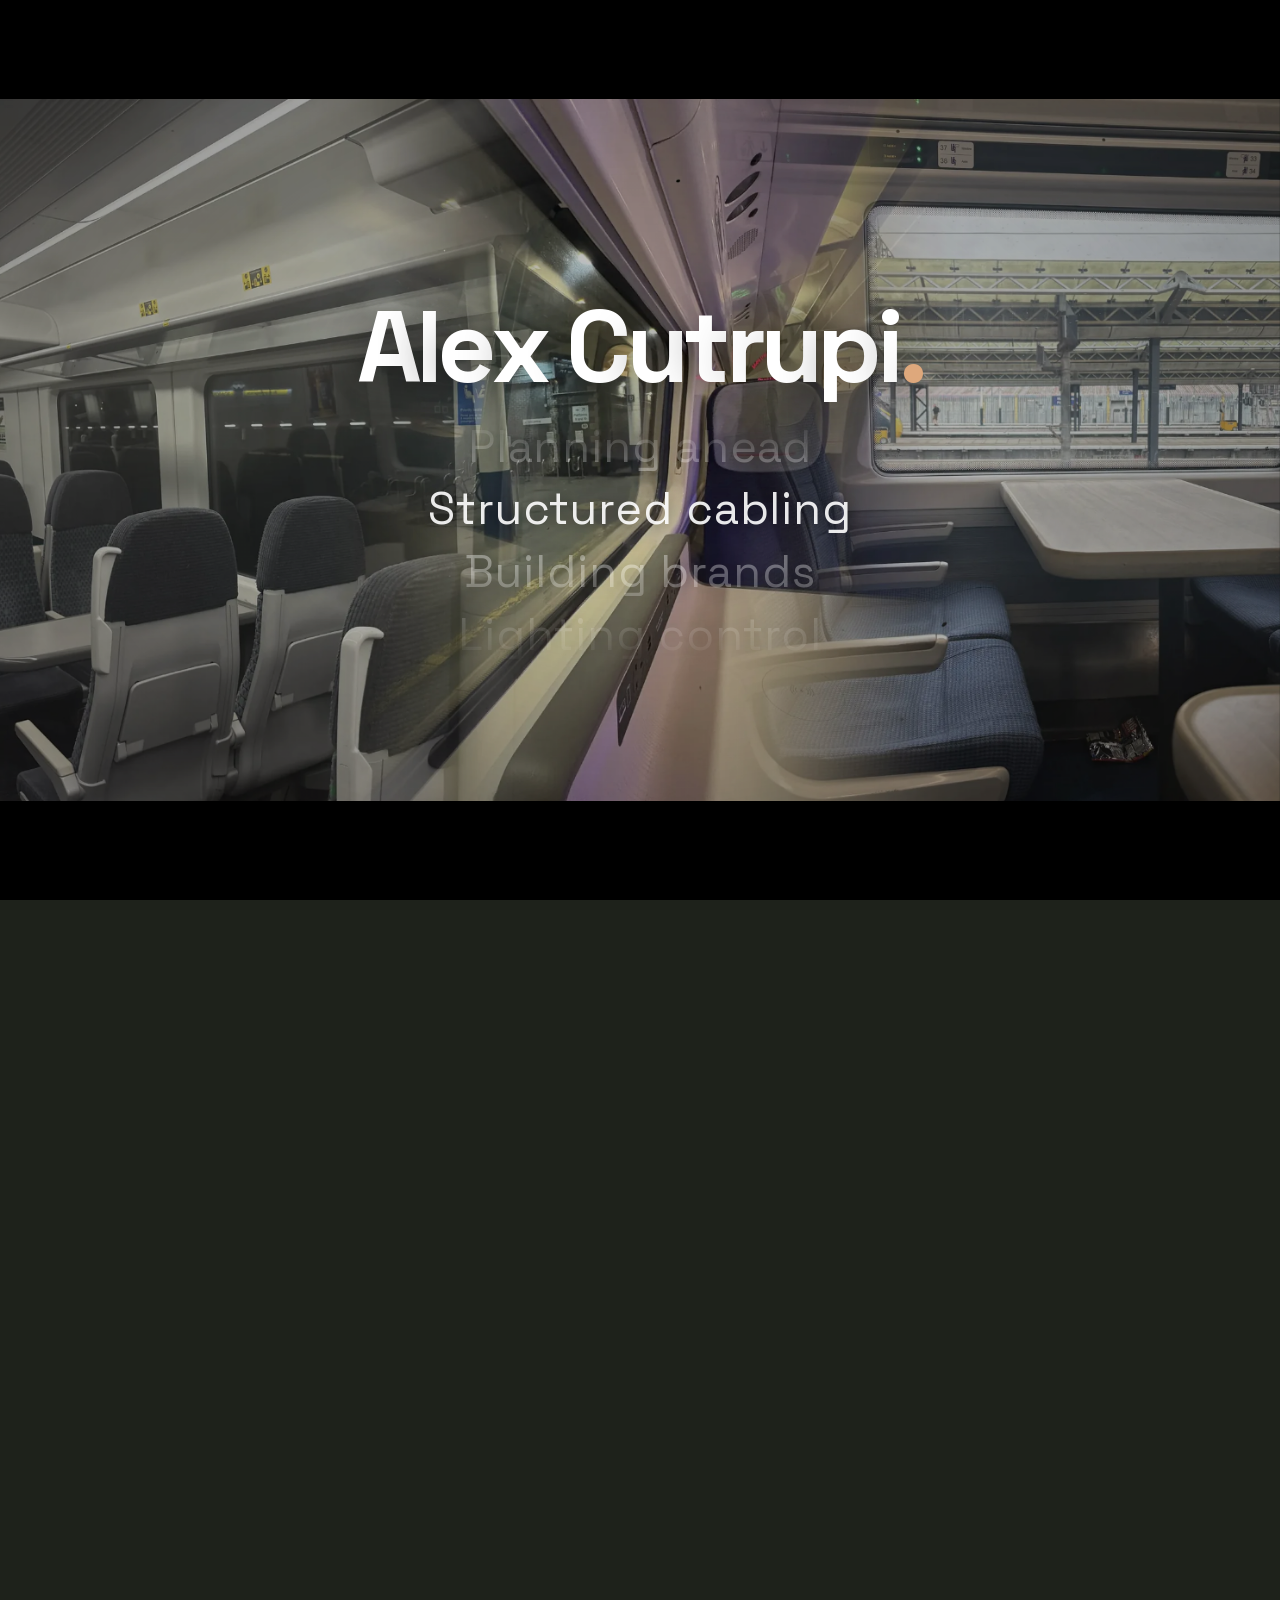
==== commit 97f49d68: "Add home town and AI skills to search metadata, and IndexNow - Home page description and Person stru" ====
--- a/index.html
+++ b/index.html
@@ -4,7 +4,7 @@
   <meta charset="UTF-8">
   <meta name="viewport" content="width=device-width, initial-scale=1.0">
   <title>Alex Cutrupi | Electrical, Networking &amp; IT Portfolio</title>
-  <meta name="description" content="Explore Alex Cutrupi’s portfolio of electrical installation and engineering interests, Linux server and networking projects, and travel photography across England and Wales.">
+  <meta name="description" content="Alex Cutrupi is a Year 11 student from Wigan, UK, working towards a career in electrical installation and engineering, with projects in wiring, networking, Linux servers and web development.">
   <link rel="icon" href="/favicon.ico" sizes="48x48">
   <link rel="icon" type="image/png" sizes="96x96" href="/assets/favicon-96.png">
   <link rel="icon" type="image/png" sizes="192x192" href="/assets/favicon-192.png">
@@ -66,7 +66,7 @@
   <meta property="og:locale" content="en_GB">
   <meta property="og:url" content="https://alexcutrupi.com/">
   <meta property="og:title" content="Alex Cutrupi | Electrical, Networking &amp; IT Portfolio">
-  <meta property="og:description" content="Explore Alex Cutrupi’s portfolio of electrical installation and engineering interests, Linux server and networking projects, and travel photography across England and Wales.">
+  <meta property="og:description" content="Alex Cutrupi is a Year 11 student from Wigan, UK, working towards a career in electrical installation and engineering, with projects in wiring, networking, Linux servers and web development.">
   <meta property="og:image" content="https://alexcutrupi.com/assets/alex-cutrupi-share.jpg">
   <meta property="og:image:type" content="image/jpeg">
   <meta property="og:image:width" content="640">
@@ -95,7 +95,7 @@
       "@id": "https://alexcutrupi.com/#page",
       "url": "https://alexcutrupi.com/",
       "name": "Alex Cutrupi | Electrical, Networking & IT Portfolio",
-      "description": "Explore Alex Cutrupi’s portfolio of electrical installation and engineering interests, Linux server and networking projects, and travel photography across England and Wales.",
+      "description": "Alex Cutrupi is a Year 11 student from Wigan, UK, working towards a career in electrical installation and engineering, with projects in wiring, networking, Linux servers and web development.",
       "inLanguage": "en-GB",
       "isPartOf": {
         "@id": "https://alexcutrupi.com/#website"
@@ -129,7 +129,7 @@
         "creditText": "Alex Cutrupi",
         "copyrightNotice": "© Alex Cutrupi"
       },
-      "description": "Year 11 student in the UK aiming for a career in electrical installation and engineering. Started programming at 12 and learning about electrical systems at 13. Builds practical projects in electrical wiring, networking, Linux servers and web development, with a strong interest in railways, railway signalling and control systems.",
+      "description": "Year 11 student from Wigan, Greater Manchester, UK, aiming for a career in electrical installation and engineering. Started programming at 12 and learning about electrical systems at 13. Builds practical projects in electrical wiring, networking, Linux servers and web development, with a strong interest in railways, railway signalling and control systems.",
       "jobTitle": "Student",
       "knowsAbout": [
         "Electrical installation",
@@ -151,14 +151,17 @@
         "Basic plumbing",
         "Railway signalling",
         "Railway infrastructure",
-        "Photography"
+        "Photography",
+        "AI tools and automations",
+        "Model Context Protocol (MCP) integrations"
       ],
       "knowsLanguage": "English",
       "homeLocation": {
         "@type": "Place",
         "address": {
           "@type": "PostalAddress",
-          "addressRegion": "North West England",
+          "addressLocality": "Wigan",
+          "addressRegion": "Greater Manchester",
           "addressCountry": "GB"
         }
       },
